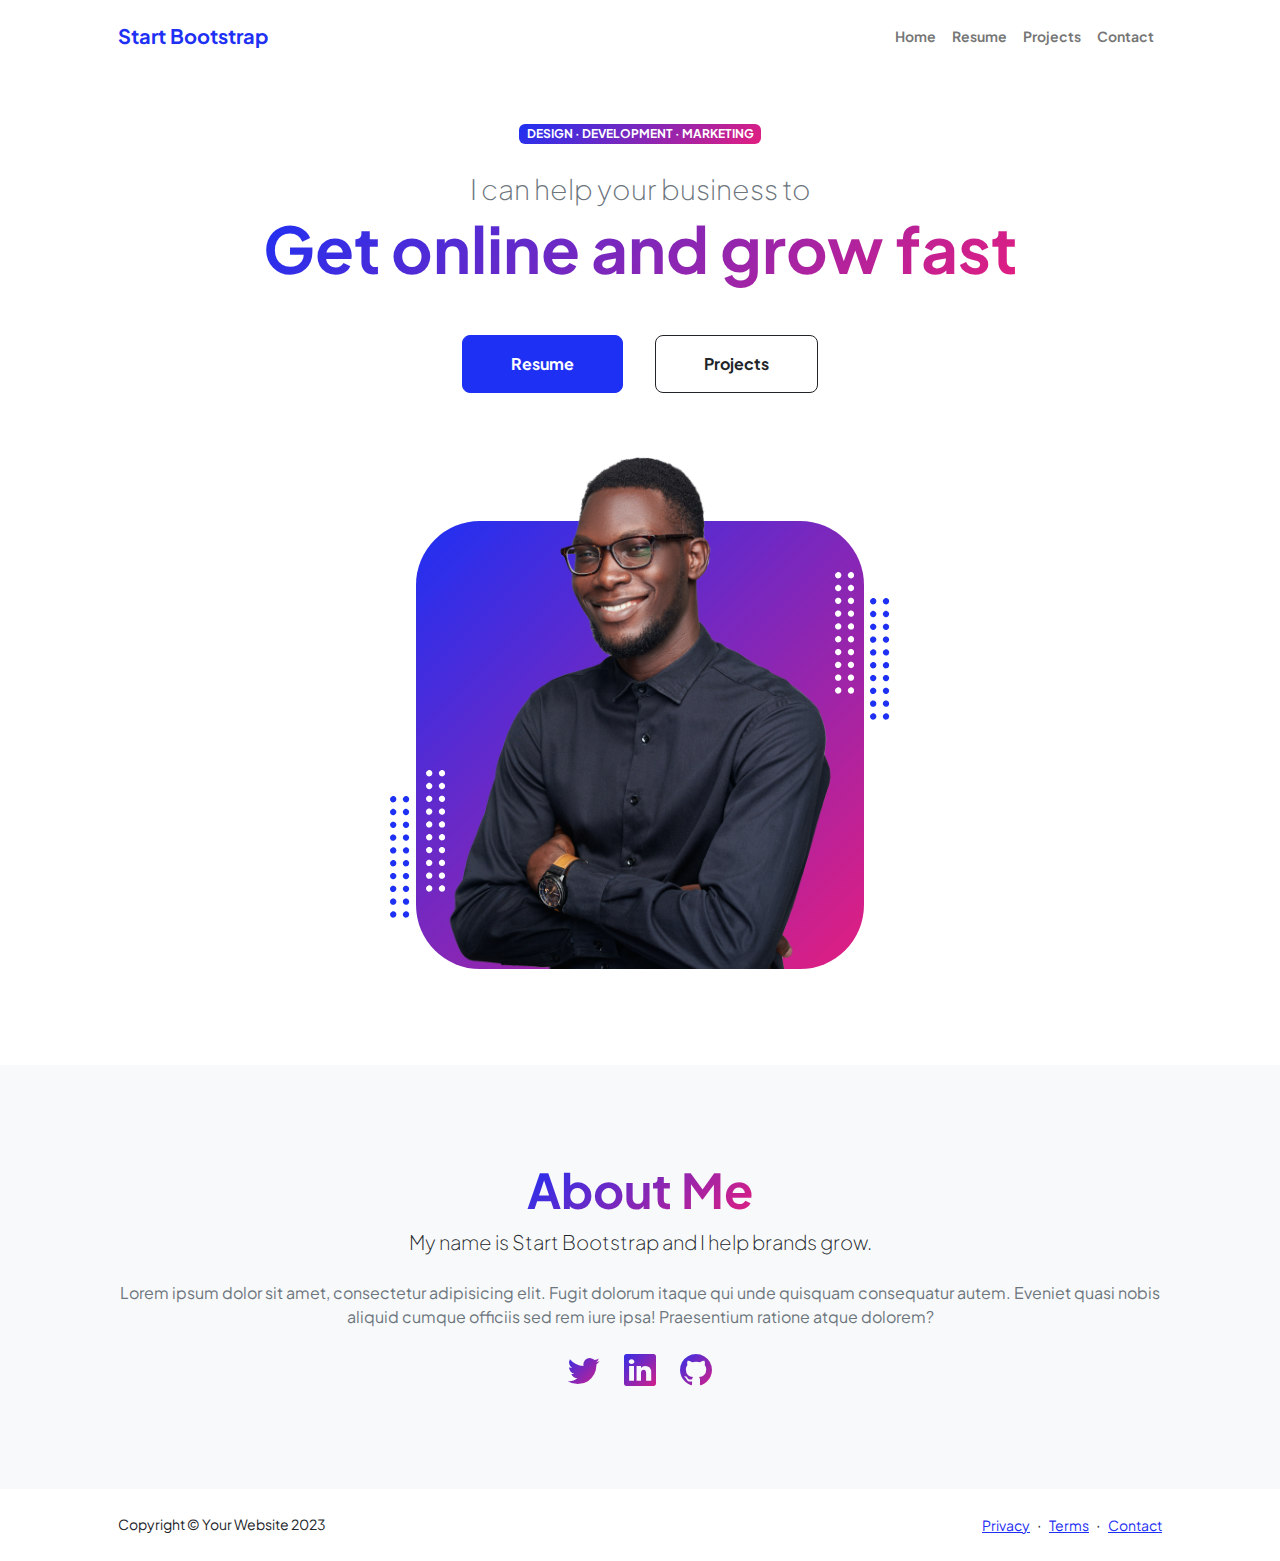
==== index.html @ dffd6a07 "Add files via upload" ====
<!DOCTYPE html>
<html lang="en">
    <head>
        <meta charset="utf-8" />
        <meta name="viewport" content="width=device-width, initial-scale=1, shrink-to-fit=no" />
        <meta name="description" content="" />
        <meta name="author" content="" />
        <title>Bradley's Portfolio</title>
        <!-- Favicon-->
        <link rel="icon" type="image/x-icon" href="assets/favicon.ico" />
        <!-- Custom Google font-->
        <link rel="preconnect" href="https://fonts.googleapis.com" />
        <link rel="preconnect" href="https://fonts.gstatic.com" crossorigin />
        <link href="https://fonts.googleapis.com/css2?family=Plus+Jakarta+Sans:wght@100;200;300;400;500;600;700;800;900&amp;display=swap" rel="stylesheet" />
        <!-- Bootstrap icons-->
        <link href="https://cdn.jsdelivr.net/npm/bootstrap-icons@1.8.1/font/bootstrap-icons.css" rel="stylesheet" />
        <!-- Core theme CSS (includes Bootstrap)-->
        <link href="css/styles.css" rel="stylesheet" />
    </head>
    <body class="d-flex flex-column h-100">
        <main class="flex-shrink-0">
            <!-- Navigation-->
            <nav class="navbar navbar-expand-lg navbar-light bg-white py-3">
                <div class="container px-5">
                    <a class="navbar-brand" href="index.html"><span class="fw-bolder text-primary">Start Bootstrap</span></a>
                    <button class="navbar-toggler" type="button" data-bs-toggle="collapse" data-bs-target="#navbarSupportedContent" aria-controls="navbarSupportedContent" aria-expanded="false" aria-label="Toggle navigation"><span class="navbar-toggler-icon"></span></button>
                    <div class="collapse navbar-collapse" id="navbarSupportedContent">
                        <ul class="navbar-nav ms-auto mb-2 mb-lg-0 small fw-bolder">
                            <li class="nav-item"><a class="nav-link" href="index.html">Home</a></li>
                            <li class="nav-item"><a class="nav-link" href="resume.html">Resume</a></li>
                            <li class="nav-item"><a class="nav-link" href="projects.html">Projects</a></li>
                            <li class="nav-item"><a class="nav-link" href="contact.html">Contact</a></li>
                        </ul>
                    </div>
                </div>
            </nav>
            <!-- Header-->
            <header class="py-5">
                <div class="container px-5 pb-5">
                    <div class="row gx-5 align-items-center">
                        <div class="col-xxl-5">
                            <!-- Header text content-->
                            <div class="text-center text-xxl-start">
                                <div class="badge bg-gradient-primary-to-secondary text-white mb-4"><div class="text-uppercase">Design &middot; Development &middot; Marketing</div></div>
                                <div class="fs-3 fw-light text-muted">I can help your business to</div>
                                <h1 class="display-3 fw-bolder mb-5"><span class="text-gradient d-inline">Get online and grow fast</span></h1>
                                <div class="d-grid gap-3 d-sm-flex justify-content-sm-center justify-content-xxl-start mb-3">
                                    <a class="btn btn-primary btn-lg px-5 py-3 me-sm-3 fs-6 fw-bolder" href="resume.html">Resume</a>
                                    <a class="btn btn-outline-dark btn-lg px-5 py-3 fs-6 fw-bolder" href="projects.html">Projects</a>
                                </div>
                            </div>
                        </div>
                        <div class="col-xxl-7">
                            <!-- Header profile picture-->
                            <div class="d-flex justify-content-center mt-5 mt-xxl-0">
                                <div class="profile bg-gradient-primary-to-secondary">
                                    <!-- TIP: For best results, use a photo with a transparent background like the demo example below-->
                                    <!-- Watch a tutorial on how to do this on YouTube (link)-->
                                    <img class="profile-img" src="assets/profile.png" alt="..." />
                                    <div class="dots-1">
                                        <!-- SVG Dots-->
                                        <svg version="1.1" xmlns="http://www.w3.org/2000/svg" xmlns:xlink="http://www.w3.org/1999/xlink" x="0px" y="0px" viewBox="0 0 191.6 1215.4" style="enable-background: new 0 0 191.6 1215.4" xml:space="preserve">
                                            <g transform="translate(0.000000,1280.000000) scale(0.100000,-0.100000)">
                                                <path d="M227.7,12788.6c-105-35-200-141-222-248c-43-206,163-412,369-369c155,32,275,190,260,339c-11,105-90,213-190,262        C383.7,12801.6,289.7,12808.6,227.7,12788.6z"></path>
                                                <path d="M1507.7,12788.6c-151-50-253-216-222-362c25-119,136-230,254-255c194-41,395,142,375,339c-11,105-90,213-190,262        C1663.7,12801.6,1569.7,12808.6,1507.7,12788.6z"></path>
                                                <path d="M227.7,11508.6c-105-35-200-141-222-248c-43-206,163-412,369-369c155,32,275,190,260,339c-11,105-90,213-190,262        C383.7,11521.6,289.7,11528.6,227.7,11508.6z"></path>
                                                <path d="M1507.7,11508.6c-151-50-253-216-222-362c25-119,136-230,254-255c194-41,395,142,375,339c-11,105-90,213-190,262        C1663.7,11521.6,1569.7,11528.6,1507.7,11508.6z"></path>
                                                <path d="M227.7,10228.6c-105-35-200-141-222-248c-43-206,163-412,369-369c155,32,275,190,260,339c-11,105-90,213-190,262        C383.7,10241.6,289.7,10248.6,227.7,10228.6z"></path>
                                                <path d="M1507.7,10228.6c-105-35-200-141-222-248c-43-206,163-412,369-369c155,32,275,190,260,339c-11,105-90,213-190,262        C1663.7,10241.6,1569.7,10248.6,1507.7,10228.6z"></path>
                                                <path d="M227.7,8948.6c-105-35-200-141-222-248c-43-206,163-412,369-369c155,32,275,190,260,339c-11,105-90,213-190,262        C383.7,8961.6,289.7,8968.6,227.7,8948.6z"></path>
                                                <path d="M1507.7,8948.6c-105-35-200-141-222-248c-43-206,163-412,369-369c155,32,275,190,260,339c-11,105-90,213-190,262        C1663.7,8961.6,1569.7,8968.6,1507.7,8948.6z"></path>
                                                <path d="M227.7,7668.6c-105-35-200-141-222-248c-43-206,163-412,369-369c155,32,275,190,260,339c-11,105-90,213-190,262        C383.7,7681.6,289.7,7688.6,227.7,7668.6z"></path>
                                                <path d="M1507.7,7668.6c-105-35-200-141-222-248c-43-206,163-412,369-369c155,32,275,190,260,339c-11,105-90,213-190,262        C1663.7,7681.6,1569.7,7688.6,1507.7,7668.6z"></path>
                                                <path d="M227.7,6388.6c-105-35-200-141-222-248c-43-206,163-412,369-369c155,32,275,190,260,339c-11,105-90,213-190,262        C383.7,6401.6,289.7,6408.6,227.7,6388.6z"></path>
                                                <path d="M1507.7,6388.6c-105-35-200-141-222-248c-43-206,163-412,369-369c155,32,275,190,260,339c-11,105-90,213-190,262        C1663.7,6401.6,1569.7,6408.6,1507.7,6388.6z"></path>
                                                <path d="M227.7,5108.6c-105-35-200-141-222-248c-43-206,163-412,369-369c155,32,275,190,260,339c-11,105-90,213-190,262        C383.7,5121.6,289.7,5128.6,227.7,5108.6z"></path>
                                                <path d="M1507.7,5108.6c-105-35-200-141-222-248c-43-206,163-412,369-369c155,32,275,190,260,339c-11,105-90,213-190,262        C1663.7,5121.6,1569.7,5128.6,1507.7,5108.6z"></path>
                                                <path d="M227.7,3828.6c-105-35-200-141-222-248c-43-206,163-412,369-369c155,32,275,190,260,339c-11,105-90,213-190,262        C383.7,3841.6,289.7,3848.6,227.7,3828.6z"></path>
                                                <path d="M1507.7,3828.6c-105-35-200-141-222-248c-43-206,163-412,369-369c155,32,275,190,260,339c-11,105-90,213-190,262        C1663.7,3841.6,1569.7,3848.6,1507.7,3828.6z"></path>
                                                <path d="M227.7,2548.6c-105-35-200-141-222-248c-43-206,163-412,369-369c155,32,275,190,260,339c-11,105-90,213-190,262        C383.7,2561.6,289.7,2568.6,227.7,2548.6z"></path>
                                                <path d="M1507.7,2548.6c-105-35-200-141-222-248c-43-206,163-412,369-369c155,32,275,190,260,339c-11,105-90,213-190,262        C1663.7,2561.6,1569.7,2568.6,1507.7,2548.6z"></path>
                                                <path d="M227.7,1268.6c-105-35-200-141-222-248c-43-206,163-412,369-369c155,32,275,190,260,339c-11,105-90,213-190,262        C383.7,1281.6,289.7,1288.6,227.7,1268.6z"></path>
                                                <path d="M1507.7,1268.6c-105-35-200-141-222-248c-43-206,163-412,369-369c155,32,275,190,260,339c-11,105-90,213-190,262        C1663.7,1281.6,1569.7,1288.6,1507.7,1268.6z"></path>
                                            </g>
                                        </svg>
                                        <!-- END of SVG dots-->
                                    </div>
                                    <div class="dots-2">
                                        <!-- SVG Dots-->
                                        <svg version="1.1" xmlns="http://www.w3.org/2000/svg" xmlns:xlink="http://www.w3.org/1999/xlink" x="0px" y="0px" viewBox="0 0 191.6 1215.4" style="enable-background: new 0 0 191.6 1215.4" xml:space="preserve">
                                            <g transform="translate(0.000000,1280.000000) scale(0.100000,-0.100000)">
                                                <path d="M227.7,12788.6c-105-35-200-141-222-248c-43-206,163-412,369-369c155,32,275,190,260,339c-11,105-90,213-190,262        C383.7,12801.6,289.7,12808.6,227.7,12788.6z"></path>
                                                <path d="M1507.7,12788.6c-151-50-253-216-222-362c25-119,136-230,254-255c194-41,395,142,375,339c-11,105-90,213-190,262        C1663.7,12801.6,1569.7,12808.6,1507.7,12788.6z"></path>
                                                <path d="M227.7,11508.6c-105-35-200-141-222-248c-43-206,163-412,369-369c155,32,275,190,260,339c-11,105-90,213-190,262        C383.7,11521.6,289.7,11528.6,227.7,11508.6z"></path>
                                                <path d="M1507.7,11508.6c-151-50-253-216-222-362c25-119,136-230,254-255c194-41,395,142,375,339c-11,105-90,213-190,262        C1663.7,11521.6,1569.7,11528.6,1507.7,11508.6z"></path>
                                                <path d="M227.7,10228.6c-105-35-200-141-222-248c-43-206,163-412,369-369c155,32,275,190,260,339c-11,105-90,213-190,262        C383.7,10241.6,289.7,10248.6,227.7,10228.6z"></path>
                                                <path d="M1507.7,10228.6c-105-35-200-141-222-248c-43-206,163-412,369-369c155,32,275,190,260,339c-11,105-90,213-190,262        C1663.7,10241.6,1569.7,10248.6,1507.7,10228.6z"></path>
                                                <path d="M227.7,8948.6c-105-35-200-141-222-248c-43-206,163-412,369-369c155,32,275,190,260,339c-11,105-90,213-190,262        C383.7,8961.6,289.7,8968.6,227.7,8948.6z"></path>
                                                <path d="M1507.7,8948.6c-105-35-200-141-222-248c-43-206,163-412,369-369c155,32,275,190,260,339c-11,105-90,213-190,262        C1663.7,8961.6,1569.7,8968.6,1507.7,8948.6z"></path>
                                                <path d="M227.7,7668.6c-105-35-200-141-222-248c-43-206,163-412,369-369c155,32,275,190,260,339c-11,105-90,213-190,262        C383.7,7681.6,289.7,7688.6,227.7,7668.6z"></path>
                                                <path d="M1507.7,7668.6c-105-35-200-141-222-248c-43-206,163-412,369-369c155,32,275,190,260,339c-11,105-90,213-190,262        C1663.7,7681.6,1569.7,7688.6,1507.7,7668.6z"></path>
                                                <path d="M227.7,6388.6c-105-35-200-141-222-248c-43-206,163-412,369-369c155,32,275,190,260,339c-11,105-90,213-190,262        C383.7,6401.6,289.7,6408.6,227.7,6388.6z"></path>
                                                <path d="M1507.7,6388.6c-105-35-200-141-222-248c-43-206,163-412,369-369c155,32,275,190,260,339c-11,105-90,213-190,262        C1663.7,6401.6,1569.7,6408.6,1507.7,6388.6z"></path>
                                                <path d="M227.7,5108.6c-105-35-200-141-222-248c-43-206,163-412,369-369c155,32,275,190,260,339c-11,105-90,213-190,262        C383.7,5121.6,289.7,5128.6,227.7,5108.6z"></path>
                                                <path d="M1507.7,5108.6c-105-35-200-141-222-248c-43-206,163-412,369-369c155,32,275,190,260,339c-11,105-90,213-190,262        C1663.7,5121.6,1569.7,5128.6,1507.7,5108.6z"></path>
                                                <path d="M227.7,3828.6c-105-35-200-141-222-248c-43-206,163-412,369-369c155,32,275,190,260,339c-11,105-90,213-190,262        C383.7,3841.6,289.7,3848.6,227.7,3828.6z"></path>
                                                <path d="M1507.7,3828.6c-105-35-200-141-222-248c-43-206,163-412,369-369c155,32,275,190,260,339c-11,105-90,213-190,262        C1663.7,3841.6,1569.7,3848.6,1507.7,3828.6z"></path>
                                                <path d="M227.7,2548.6c-105-35-200-141-222-248c-43-206,163-412,369-369c155,32,275,190,260,339c-11,105-90,213-190,262        C383.7,2561.6,289.7,2568.6,227.7,2548.6z"></path>
                                                <path d="M1507.7,2548.6c-105-35-200-141-222-248c-43-206,163-412,369-369c155,32,275,190,260,339c-11,105-90,213-190,262        C1663.7,2561.6,1569.7,2568.6,1507.7,2548.6z"></path>
                                                <path d="M227.7,1268.6c-105-35-200-141-222-248c-43-206,163-412,369-369c155,32,275,190,260,339c-11,105-90,213-190,262        C383.7,1281.6,289.7,1288.6,227.7,1268.6z"></path>
                                                <path d="M1507.7,1268.6c-105-35-200-141-222-248c-43-206,163-412,369-369c155,32,275,190,260,339c-11,105-90,213-190,262        C1663.7,1281.6,1569.7,1288.6,1507.7,1268.6z"></path>
                                            </g>
                                        </svg>
                                        <!-- END of SVG dots-->
                                    </div>
                                    <div class="dots-3">
                                        <!-- SVG Dots-->
                                        <svg version="1.1" xmlns="http://www.w3.org/2000/svg" xmlns:xlink="http://www.w3.org/1999/xlink" x="0px" y="0px" viewBox="0 0 191.6 1215.4" style="enable-background: new 0 0 191.6 1215.4" xml:space="preserve">
                                            <g transform="translate(0.000000,1280.000000) scale(0.100000,-0.100000)">
                                                <path d="M227.7,12788.6c-105-35-200-141-222-248c-43-206,163-412,369-369c155,32,275,190,260,339c-11,105-90,213-190,262        C383.7,12801.6,289.7,12808.6,227.7,12788.6z"></path>
                                                <path d="M1507.7,12788.6c-151-50-253-216-222-362c25-119,136-230,254-255c194-41,395,142,375,339c-11,105-90,213-190,262        C1663.7,12801.6,1569.7,12808.6,1507.7,12788.6z"></path>
                                                <path d="M227.7,11508.6c-105-35-200-141-222-248c-43-206,163-412,369-369c155,32,275,190,260,339c-11,105-90,213-190,262        C383.7,11521.6,289.7,11528.6,227.7,11508.6z"></path>
                                                <path d="M1507.7,11508.6c-151-50-253-216-222-362c25-119,136-230,254-255c194-41,395,142,375,339c-11,105-90,213-190,262        C1663.7,11521.6,1569.7,11528.6,1507.7,11508.6z"></path>
                                                <path d="M227.7,10228.6c-105-35-200-141-222-248c-43-206,163-412,369-369c155,32,275,190,260,339c-11,105-90,213-190,262        C383.7,10241.6,289.7,10248.6,227.7,10228.6z"></path>
                                                <path d="M1507.7,10228.6c-105-35-200-141-222-248c-43-206,163-412,369-369c155,32,275,190,260,339c-11,105-90,213-190,262        C1663.7,10241.6,1569.7,10248.6,1507.7,10228.6z"></path>
                                                <path d="M227.7,8948.6c-105-35-200-141-222-248c-43-206,163-412,369-369c155,32,275,190,260,339c-11,105-90,213-190,262        C383.7,8961.6,289.7,8968.6,227.7,8948.6z"></path>
                                                <path d="M1507.7,8948.6c-105-35-200-141-222-248c-43-206,163-412,369-369c155,32,275,190,260,339c-11,105-90,213-190,262        C1663.7,8961.6,1569.7,8968.6,1507.7,8948.6z"></path>
                                                <path d="M227.7,7668.6c-105-35-200-141-222-248c-43-206,163-412,369-369c155,32,275,190,260,339c-11,105-90,213-190,262        C383.7,7681.6,289.7,7688.6,227.7,7668.6z"></path>
                                                <path d="M1507.7,7668.6c-105-35-200-141-222-248c-43-206,163-412,369-369c155,32,275,190,260,339c-11,105-90,213-190,262        C1663.7,7681.6,1569.7,7688.6,1507.7,7668.6z"></path>
                                                <path d="M227.7,6388.6c-105-35-200-141-222-248c-43-206,163-412,369-369c155,32,275,190,260,339c-11,105-90,213-190,262        C383.7,6401.6,289.7,6408.6,227.7,6388.6z"></path>
                                                <path d="M1507.7,6388.6c-105-35-200-141-222-248c-43-206,163-412,369-369c155,32,275,190,260,339c-11,105-90,213-190,262        C1663.7,6401.6,1569.7,6408.6,1507.7,6388.6z"></path>
                                                <path d="M227.7,5108.6c-105-35-200-141-222-248c-43-206,163-412,369-369c155,32,275,190,260,339c-11,105-90,213-190,262        C383.7,5121.6,289.7,5128.6,227.7,5108.6z"></path>
                                                <path d="M1507.7,5108.6c-105-35-200-141-222-248c-43-206,163-412,369-369c155,32,275,190,260,339c-11,105-90,213-190,262        C1663.7,5121.6,1569.7,5128.6,1507.7,5108.6z"></path>
                                                <path d="M227.7,3828.6c-105-35-200-141-222-248c-43-206,163-412,369-369c155,32,275,190,260,339c-11,105-90,213-190,262        C383.7,3841.6,289.7,3848.6,227.7,3828.6z"></path>
                                                <path d="M1507.7,3828.6c-105-35-200-141-222-248c-43-206,163-412,369-369c155,32,275,190,260,339c-11,105-90,213-190,262        C1663.7,3841.6,1569.7,3848.6,1507.7,3828.6z"></path>
                                                <path d="M227.7,2548.6c-105-35-200-141-222-248c-43-206,163-412,369-369c155,32,275,190,260,339c-11,105-90,213-190,262        C383.7,2561.6,289.7,2568.6,227.7,2548.6z"></path>
                                                <path d="M1507.7,2548.6c-105-35-200-141-222-248c-43-206,163-412,369-369c155,32,275,190,260,339c-11,105-90,213-190,262        C1663.7,2561.6,1569.7,2568.6,1507.7,2548.6z"></path>
                                                <path d="M227.7,1268.6c-105-35-200-141-222-248c-43-206,163-412,369-369c155,32,275,190,260,339c-11,105-90,213-190,262        C383.7,1281.6,289.7,1288.6,227.7,1268.6z"></path>
                                                <path d="M1507.7,1268.6c-105-35-200-141-222-248c-43-206,163-412,369-369c155,32,275,190,260,339c-11,105-90,213-190,262        C1663.7,1281.6,1569.7,1288.6,1507.7,1268.6z"></path>
                                            </g>
                                        </svg>
                                        <!-- END of SVG dots-->
                                    </div>
                                    <div class="dots-4">
                                        <!-- SVG Dots-->
                                        <svg version="1.1" xmlns="http://www.w3.org/2000/svg" xmlns:xlink="http://www.w3.org/1999/xlink" x="0px" y="0px" viewBox="0 0 191.6 1215.4" style="enable-background: new 0 0 191.6 1215.4" xml:space="preserve">
                                            <g transform="translate(0.000000,1280.000000) scale(0.100000,-0.100000)">
                                                <path d="M227.7,12788.6c-105-35-200-141-222-248c-43-206,163-412,369-369c155,32,275,190,260,339c-11,105-90,213-190,262        C383.7,12801.6,289.7,12808.6,227.7,12788.6z"></path>
                                                <path d="M1507.7,12788.6c-151-50-253-216-222-362c25-119,136-230,254-255c194-41,395,142,375,339c-11,105-90,213-190,262        C1663.7,12801.6,1569.7,12808.6,1507.7,12788.6z"></path>
                                                <path d="M227.7,11508.6c-105-35-200-141-222-248c-43-206,163-412,369-369c155,32,275,190,260,339c-11,105-90,213-190,262        C383.7,11521.6,289.7,11528.6,227.7,11508.6z"></path>
                                                <path d="M1507.7,11508.6c-151-50-253-216-222-362c25-119,136-230,254-255c194-41,395,142,375,339c-11,105-90,213-190,262        C1663.7,11521.6,1569.7,11528.6,1507.7,11508.6z"></path>
                                                <path d="M227.7,10228.6c-105-35-200-141-222-248c-43-206,163-412,369-369c155,32,275,190,260,339c-11,105-90,213-190,262        C383.7,10241.6,289.7,10248.6,227.7,10228.6z"></path>
                                                <path d="M1507.7,10228.6c-105-35-200-141-222-248c-43-206,163-412,369-369c155,32,275,190,260,339c-11,105-90,213-190,262        C1663.7,10241.6,1569.7,10248.6,1507.7,10228.6z"></path>
                                                <path d="M227.7,8948.6c-105-35-200-141-222-248c-43-206,163-412,369-369c155,32,275,190,260,339c-11,105-90,213-190,262        C383.7,8961.6,289.7,8968.6,227.7,8948.6z"></path>
                                                <path d="M1507.7,8948.6c-105-35-200-141-222-248c-43-206,163-412,369-369c155,32,275,190,260,339c-11,105-90,213-190,262        C1663.7,8961.6,1569.7,8968.6,1507.7,8948.6z"></path>
                                                <path d="M227.7,7668.6c-105-35-200-141-222-248c-43-206,163-412,369-369c155,32,275,190,260,339c-11,105-90,213-190,262        C383.7,7681.6,289.7,7688.6,227.7,7668.6z"></path>
                                                <path d="M1507.7,7668.6c-105-35-200-141-222-248c-43-206,163-412,369-369c155,32,275,190,260,339c-11,105-90,213-190,262        C1663.7,7681.6,1569.7,7688.6,1507.7,7668.6z"></path>
                                                <path d="M227.7,6388.6c-105-35-200-141-222-248c-43-206,163-412,369-369c155,32,275,190,260,339c-11,105-90,213-190,262        C383.7,6401.6,289.7,6408.6,227.7,6388.6z"></path>
                                                <path d="M1507.7,6388.6c-105-35-200-141-222-248c-43-206,163-412,369-369c155,32,275,190,260,339c-11,105-90,213-190,262        C1663.7,6401.6,1569.7,6408.6,1507.7,6388.6z"></path>
                                                <path d="M227.7,5108.6c-105-35-200-141-222-248c-43-206,163-412,369-369c155,32,275,190,260,339c-11,105-90,213-190,262        C383.7,5121.6,289.7,5128.6,227.7,5108.6z"></path>
                                                <path d="M1507.7,5108.6c-105-35-200-141-222-248c-43-206,163-412,369-369c155,32,275,190,260,339c-11,105-90,213-190,262        C1663.7,5121.6,1569.7,5128.6,1507.7,5108.6z"></path>
                                                <path d="M227.7,3828.6c-105-35-200-141-222-248c-43-206,163-412,369-369c155,32,275,190,260,339c-11,105-90,213-190,262        C383.7,3841.6,289.7,3848.6,227.7,3828.6z"></path>
                                                <path d="M1507.7,3828.6c-105-35-200-141-222-248c-43-206,163-412,369-369c155,32,275,190,260,339c-11,105-90,213-190,262        C1663.7,3841.6,1569.7,3848.6,1507.7,3828.6z"></path>
                                                <path d="M227.7,2548.6c-105-35-200-141-222-248c-43-206,163-412,369-369c155,32,275,190,260,339c-11,105-90,213-190,262        C383.7,2561.6,289.7,2568.6,227.7,2548.6z"></path>
                                                <path d="M1507.7,2548.6c-105-35-200-141-222-248c-43-206,163-412,369-369c155,32,275,190,260,339c-11,105-90,213-190,262        C1663.7,2561.6,1569.7,2568.6,1507.7,2548.6z"></path>
                                                <path d="M227.7,1268.6c-105-35-200-141-222-248c-43-206,163-412,369-369c155,32,275,190,260,339c-11,105-90,213-190,262        C383.7,1281.6,289.7,1288.6,227.7,1268.6z"></path>
                                                <path d="M1507.7,1268.6c-105-35-200-141-222-248c-43-206,163-412,369-369c155,32,275,190,260,339c-11,105-90,213-190,262        C1663.7,1281.6,1569.7,1288.6,1507.7,1268.6z"></path>
                                            </g>
                                        </svg>
                                        <!-- END of SVG dots-->
                                    </div>
                                </div>
                            </div>
                        </div>
                    </div>
                </div>
            </header>
            <!-- About Section-->
            <section class="bg-light py-5">
                <div class="container px-5">
                    <div class="row gx-5 justify-content-center">
                        <div class="col-xxl-8">
                            <div class="text-center my-5">
                                <h2 class="display-5 fw-bolder"><span class="text-gradient d-inline">About Me</span></h2>
                                <p class="lead fw-light mb-4">My name is Start Bootstrap and I help brands grow.</p>
                                <p class="text-muted">Lorem ipsum dolor sit amet, consectetur adipisicing elit. Fugit dolorum itaque qui unde quisquam consequatur autem. Eveniet quasi nobis aliquid cumque officiis sed rem iure ipsa! Praesentium ratione atque dolorem?</p>
                                <div class="d-flex justify-content-center fs-2 gap-4">
                                    <a class="text-gradient" href="#!"><i class="bi bi-twitter"></i></a>
                                    <a class="text-gradient" href="#!"><i class="bi bi-linkedin"></i></a>
                                    <a class="text-gradient" href="#!"><i class="bi bi-github"></i></a>
                                </div>
                            </div>
                        </div>
                    </div>
                </div>
            </section>
        </main>
        <!-- Footer-->
        <footer class="bg-white py-4 mt-auto">
            <div class="container px-5">
                <div class="row align-items-center justify-content-between flex-column flex-sm-row">
                    <div class="col-auto"><div class="small m-0">Copyright &copy; Your Website 2023</div></div>
                    <div class="col-auto">
                        <a class="small" href="#!">Privacy</a>
                        <span class="mx-1">&middot;</span>
                        <a class="small" href="#!">Terms</a>
                        <span class="mx-1">&middot;</span>
                        <a class="small" href="#!">Contact</a>
                    </div>
                </div>
            </div>
        </footer>
        <!-- Bootstrap core JS-->
        <script src="https://cdn.jsdelivr.net/npm/bootstrap@5.2.3/dist/js/bootstrap.bundle.min.js"></script>
        <!-- Core theme JS-->
        <script src="js/scripts.js"></script>
    </body>
</html>
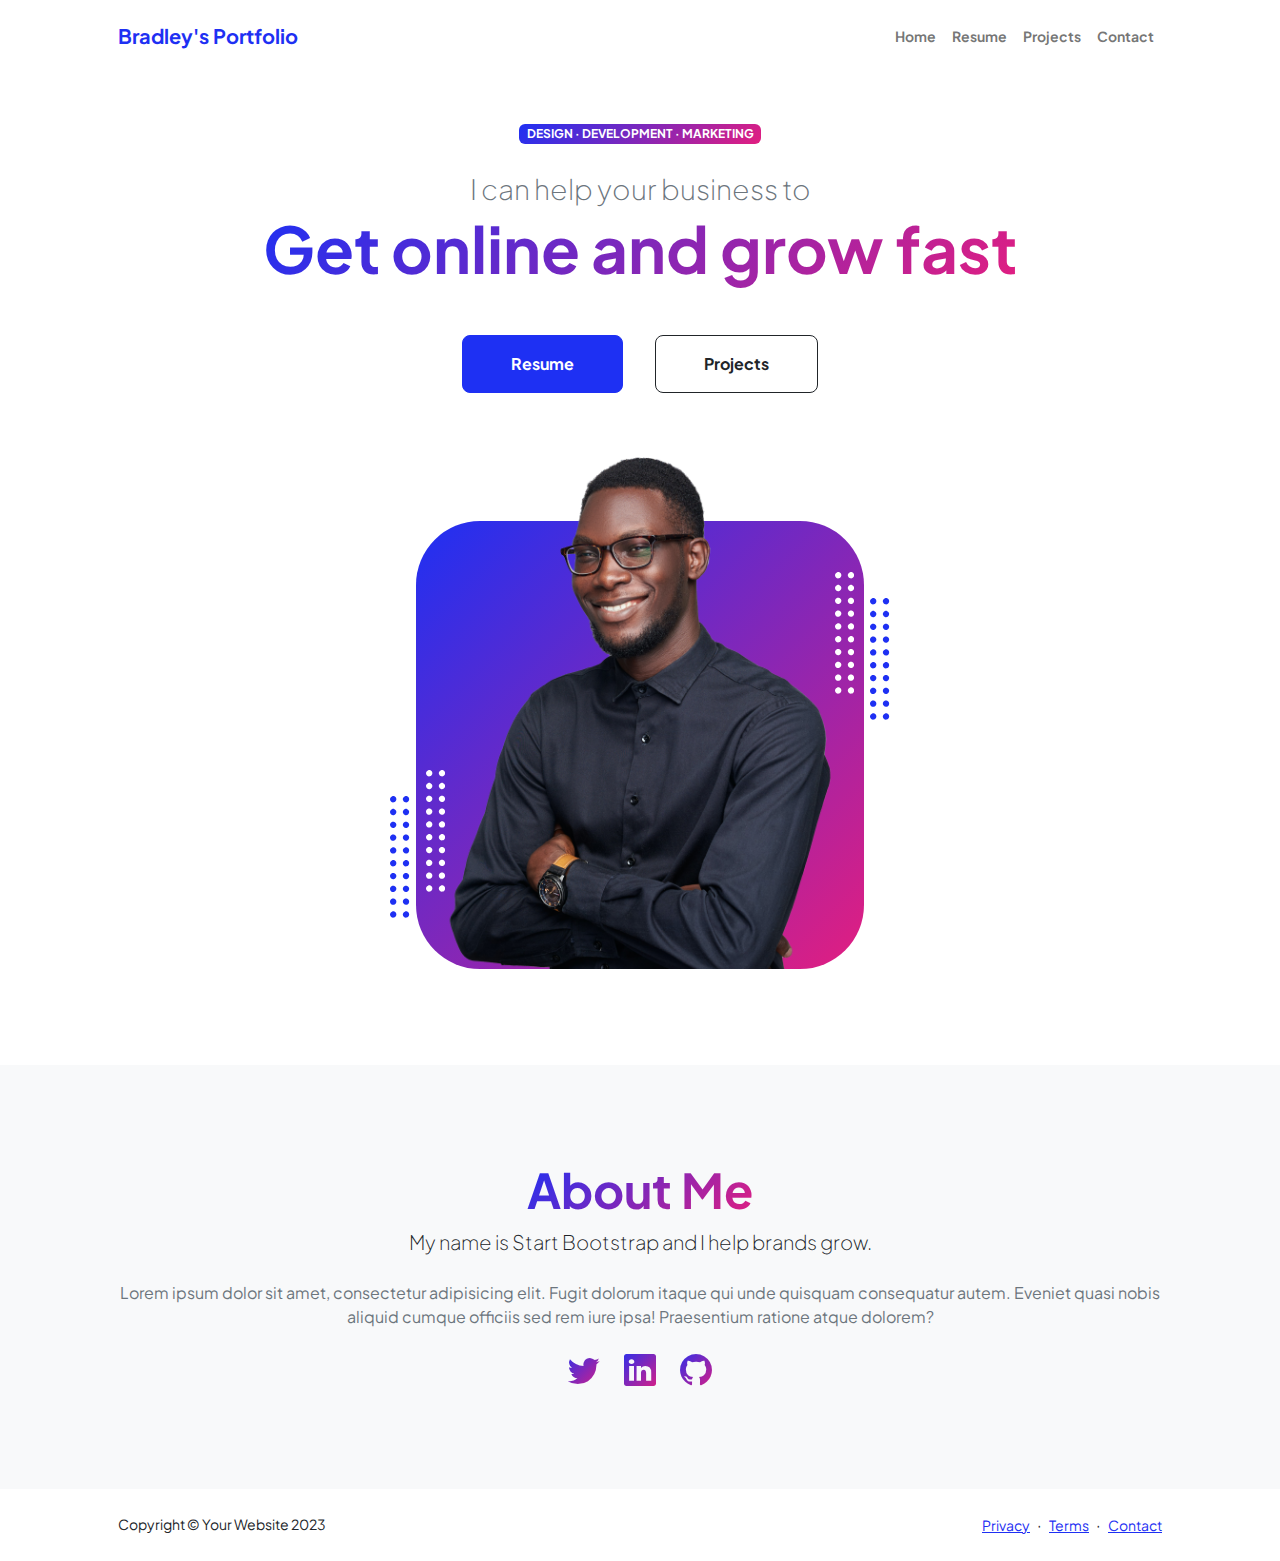
==== commit 4f685104: "First commit" ====
--- a/index.html
+++ b/index.html
@@ -1,218 +1,409 @@
 <!DOCTYPE html>
 <html lang="en">
-    <head>
-        <meta charset="utf-8" />
-        <meta name="viewport" content="width=device-width, initial-scale=1, shrink-to-fit=no" />
-        <meta name="description" content="" />
-        <meta name="author" content="" />
-        <title>Bradley's Portfolio</title>
-        <!-- Favicon-->
-        <link rel="icon" type="image/x-icon" href="assets/favicon.ico" />
-        <!-- Custom Google font-->
-        <link rel="preconnect" href="https://fonts.googleapis.com" />
-        <link rel="preconnect" href="https://fonts.gstatic.com" crossorigin />
-        <link href="https://fonts.googleapis.com/css2?family=Plus+Jakarta+Sans:wght@100;200;300;400;500;600;700;800;900&amp;display=swap" rel="stylesheet" />
-        <!-- Bootstrap icons-->
-        <link href="https://cdn.jsdelivr.net/npm/bootstrap-icons@1.8.1/font/bootstrap-icons.css" rel="stylesheet" />
-        <!-- Core theme CSS (includes Bootstrap)-->
-        <link href="css/styles.css" rel="stylesheet" />
-    </head>
-    <body class="d-flex flex-column h-100">
-        <main class="flex-shrink-0">
-            <!-- Navigation-->
-            <nav class="navbar navbar-expand-lg navbar-light bg-white py-3">
-                <div class="container px-5">
-                    <a class="navbar-brand" href="index.html"><span class="fw-bolder text-primary">Start Bootstrap</span></a>
-                    <button class="navbar-toggler" type="button" data-bs-toggle="collapse" data-bs-target="#navbarSupportedContent" aria-controls="navbarSupportedContent" aria-expanded="false" aria-label="Toggle navigation"><span class="navbar-toggler-icon"></span></button>
-                    <div class="collapse navbar-collapse" id="navbarSupportedContent">
-                        <ul class="navbar-nav ms-auto mb-2 mb-lg-0 small fw-bolder">
-                            <li class="nav-item"><a class="nav-link" href="index.html">Home</a></li>
-                            <li class="nav-item"><a class="nav-link" href="resume.html">Resume</a></li>
-                            <li class="nav-item"><a class="nav-link" href="projects.html">Projects</a></li>
-                            <li class="nav-item"><a class="nav-link" href="contact.html">Contact</a></li>
-                        </ul>
-                    </div>
+
+<head>
+    <meta charset="utf-8" />
+    <meta name="viewport" content="width=device-width, initial-scale=1, shrink-to-fit=no" />
+    <meta name="description" content="" />
+    <meta name="author" content="" />
+    <title>Bradley's Portfolio</title>
+    <!-- Favicon-->
+    <link rel="icon" type="image/x-icon" href="assets/favicon.ico" />
+    <!-- Custom Google font-->
+    <link rel="preconnect" href="https://fonts.googleapis.com" />
+    <link rel="preconnect" href="https://fonts.gstatic.com" crossorigin />
+    <link
+        href="https://fonts.googleapis.com/css2?family=Plus+Jakarta+Sans:wght@100;200;300;400;500;600;700;800;900&amp;display=swap"
+        rel="stylesheet" />
+    <!-- Bootstrap icons-->
+    <link href="https://cdn.jsdelivr.net/npm/bootstrap-icons@1.8.1/font/bootstrap-icons.css" rel="stylesheet" />
+    <!-- Core theme CSS (includes Bootstrap)-->
+    <link href="css/styles.css" rel="stylesheet" />
+</head>
+
+<body class="d-flex flex-column h-100">
+    <main class="flex-shrink-0">
+        <!-- Navigation-->
+        <nav class="navbar navbar-expand-lg navbar-light bg-white py-3">
+            <div class="container px-5">
+                <a class="navbar-brand" href="index.html"><span class="fw-bolder text-primary">Bradley's
+                        Portfolio</span></a>
+                <button class="navbar-toggler" type="button" data-bs-toggle="collapse"
+                    data-bs-target="#navbarSupportedContent" aria-controls="navbarSupportedContent"
+                    aria-expanded="false" aria-label="Toggle navigation"><span
+                        class="navbar-toggler-icon"></span></button>
+                <div class="collapse navbar-collapse" id="navbarSupportedContent">
+                    <ul class="navbar-nav ms-auto mb-2 mb-lg-0 small fw-bolder">
+                        <li class="nav-item"><a class="nav-link" href="index.html">Home</a></li>
+                        <li class="nav-item"><a class="nav-link" href="resume.html">Resume</a></li>
+                        <li class="nav-item"><a class="nav-link" href="projects.html">Projects</a></li>
+                        <li class="nav-item"><a class="nav-link" href="contact.html">Contact</a></li>
+                    </ul>
                 </div>
-            </nav>
-            <!-- Header-->
-            <header class="py-5">
-                <div class="container px-5 pb-5">
-                    <div class="row gx-5 align-items-center">
-                        <div class="col-xxl-5">
-                            <!-- Header text content-->
-                            <div class="text-center text-xxl-start">
-                                <div class="badge bg-gradient-primary-to-secondary text-white mb-4"><div class="text-uppercase">Design &middot; Development &middot; Marketing</div></div>
-                                <div class="fs-3 fw-light text-muted">I can help your business to</div>
-                                <h1 class="display-3 fw-bolder mb-5"><span class="text-gradient d-inline">Get online and grow fast</span></h1>
-                                <div class="d-grid gap-3 d-sm-flex justify-content-sm-center justify-content-xxl-start mb-3">
-                                    <a class="btn btn-primary btn-lg px-5 py-3 me-sm-3 fs-6 fw-bolder" href="resume.html">Resume</a>
-                                    <a class="btn btn-outline-dark btn-lg px-5 py-3 fs-6 fw-bolder" href="projects.html">Projects</a>
-                                </div>
+            </div>
+        </nav>
+        <!-- Header-->
+        <header class="py-5">
+            <div class="container px-5 pb-5">
+                <div class="row gx-5 align-items-center">
+                    <div class="col-xxl-5">
+                        <!-- Header text content-->
+                        <div class="text-center text-xxl-start">
+                            <div class="badge bg-gradient-primary-to-secondary text-white mb-4">
+                                <div class="text-uppercase">Design &middot; Development &middot; Marketing</div>
+                            </div>
+                            <div class="fs-3 fw-light text-muted">I can help your business to</div>
+                            <h1 class="display-3 fw-bolder mb-5"><span class="text-gradient d-inline">Get online and
+                                    grow fast</span></h1>
+                            <div
+                                class="d-grid gap-3 d-sm-flex justify-content-sm-center justify-content-xxl-start mb-3">
+                                <a class="btn btn-primary btn-lg px-5 py-3 me-sm-3 fs-6 fw-bolder"
+                                    href="resume.html">Resume</a>
+                                <a class="btn btn-outline-dark btn-lg px-5 py-3 fs-6 fw-bolder"
+                                    href="projects.html">Projects</a>
                             </div>
                         </div>
-                        <div class="col-xxl-7">
-                            <!-- Header profile picture-->
-                            <div class="d-flex justify-content-center mt-5 mt-xxl-0">
-                                <div class="profile bg-gradient-primary-to-secondary">
-                                    <!-- TIP: For best results, use a photo with a transparent background like the demo example below-->
-                                    <!-- Watch a tutorial on how to do this on YouTube (link)-->
-                                    <img class="profile-img" src="assets/profile.png" alt="..." />
-                                    <div class="dots-1">
-                                        <!-- SVG Dots-->
-                                        <svg version="1.1" xmlns="http://www.w3.org/2000/svg" xmlns:xlink="http://www.w3.org/1999/xlink" x="0px" y="0px" viewBox="0 0 191.6 1215.4" style="enable-background: new 0 0 191.6 1215.4" xml:space="preserve">
-                                            <g transform="translate(0.000000,1280.000000) scale(0.100000,-0.100000)">
-                                                <path d="M227.7,12788.6c-105-35-200-141-222-248c-43-206,163-412,369-369c155,32,275,190,260,339c-11,105-90,213-190,262        C383.7,12801.6,289.7,12808.6,227.7,12788.6z"></path>
-                                                <path d="M1507.7,12788.6c-151-50-253-216-222-362c25-119,136-230,254-255c194-41,395,142,375,339c-11,105-90,213-190,262        C1663.7,12801.6,1569.7,12808.6,1507.7,12788.6z"></path>
-                                                <path d="M227.7,11508.6c-105-35-200-141-222-248c-43-206,163-412,369-369c155,32,275,190,260,339c-11,105-90,213-190,262        C383.7,11521.6,289.7,11528.6,227.7,11508.6z"></path>
-                                                <path d="M1507.7,11508.6c-151-50-253-216-222-362c25-119,136-230,254-255c194-41,395,142,375,339c-11,105-90,213-190,262        C1663.7,11521.6,1569.7,11528.6,1507.7,11508.6z"></path>
-                                                <path d="M227.7,10228.6c-105-35-200-141-222-248c-43-206,163-412,369-369c155,32,275,190,260,339c-11,105-90,213-190,262        C383.7,10241.6,289.7,10248.6,227.7,10228.6z"></path>
-                                                <path d="M1507.7,10228.6c-105-35-200-141-222-248c-43-206,163-412,369-369c155,32,275,190,260,339c-11,105-90,213-190,262        C1663.7,10241.6,1569.7,10248.6,1507.7,10228.6z"></path>
-                                                <path d="M227.7,8948.6c-105-35-200-141-222-248c-43-206,163-412,369-369c155,32,275,190,260,339c-11,105-90,213-190,262        C383.7,8961.6,289.7,8968.6,227.7,8948.6z"></path>
-                                                <path d="M1507.7,8948.6c-105-35-200-141-222-248c-43-206,163-412,369-369c155,32,275,190,260,339c-11,105-90,213-190,262        C1663.7,8961.6,1569.7,8968.6,1507.7,8948.6z"></path>
-                                                <path d="M227.7,7668.6c-105-35-200-141-222-248c-43-206,163-412,369-369c155,32,275,190,260,339c-11,105-90,213-190,262        C383.7,7681.6,289.7,7688.6,227.7,7668.6z"></path>
-                                                <path d="M1507.7,7668.6c-105-35-200-141-222-248c-43-206,163-412,369-369c155,32,275,190,260,339c-11,105-90,213-190,262        C1663.7,7681.6,1569.7,7688.6,1507.7,7668.6z"></path>
-                                                <path d="M227.7,6388.6c-105-35-200-141-222-248c-43-206,163-412,369-369c155,32,275,190,260,339c-11,105-90,213-190,262        C383.7,6401.6,289.7,6408.6,227.7,6388.6z"></path>
-                                                <path d="M1507.7,6388.6c-105-35-200-141-222-248c-43-206,163-412,369-369c155,32,275,190,260,339c-11,105-90,213-190,262        C1663.7,6401.6,1569.7,6408.6,1507.7,6388.6z"></path>
-                                                <path d="M227.7,5108.6c-105-35-200-141-222-248c-43-206,163-412,369-369c155,32,275,190,260,339c-11,105-90,213-190,262        C383.7,5121.6,289.7,5128.6,227.7,5108.6z"></path>
-                                                <path d="M1507.7,5108.6c-105-35-200-141-222-248c-43-206,163-412,369-369c155,32,275,190,260,339c-11,105-90,213-190,262        C1663.7,5121.6,1569.7,5128.6,1507.7,5108.6z"></path>
-                                                <path d="M227.7,3828.6c-105-35-200-141-222-248c-43-206,163-412,369-369c155,32,275,190,260,339c-11,105-90,213-190,262        C383.7,3841.6,289.7,3848.6,227.7,3828.6z"></path>
-                                                <path d="M1507.7,3828.6c-105-35-200-141-222-248c-43-206,163-412,369-369c155,32,275,190,260,339c-11,105-90,213-190,262        C1663.7,3841.6,1569.7,3848.6,1507.7,3828.6z"></path>
-                                                <path d="M227.7,2548.6c-105-35-200-141-222-248c-43-206,163-412,369-369c155,32,275,190,260,339c-11,105-90,213-190,262        C383.7,2561.6,289.7,2568.6,227.7,2548.6z"></path>
-                                                <path d="M1507.7,2548.6c-105-35-200-141-222-248c-43-206,163-412,369-369c155,32,275,190,260,339c-11,105-90,213-190,262        C1663.7,2561.6,1569.7,2568.6,1507.7,2548.6z"></path>
-                                                <path d="M227.7,1268.6c-105-35-200-141-222-248c-43-206,163-412,369-369c155,32,275,190,260,339c-11,105-90,213-190,262        C383.7,1281.6,289.7,1288.6,227.7,1268.6z"></path>
-                                                <path d="M1507.7,1268.6c-105-35-200-141-222-248c-43-206,163-412,369-369c155,32,275,190,260,339c-11,105-90,213-190,262        C1663.7,1281.6,1569.7,1288.6,1507.7,1268.6z"></path>
-                                            </g>
-                                        </svg>
-                                        <!-- END of SVG dots-->
-                                    </div>
-                                    <div class="dots-2">
-                                        <!-- SVG Dots-->
-                                        <svg version="1.1" xmlns="http://www.w3.org/2000/svg" xmlns:xlink="http://www.w3.org/1999/xlink" x="0px" y="0px" viewBox="0 0 191.6 1215.4" style="enable-background: new 0 0 191.6 1215.4" xml:space="preserve">
-                                            <g transform="translate(0.000000,1280.000000) scale(0.100000,-0.100000)">
-                                                <path d="M227.7,12788.6c-105-35-200-141-222-248c-43-206,163-412,369-369c155,32,275,190,260,339c-11,105-90,213-190,262        C383.7,12801.6,289.7,12808.6,227.7,12788.6z"></path>
-                                                <path d="M1507.7,12788.6c-151-50-253-216-222-362c25-119,136-230,254-255c194-41,395,142,375,339c-11,105-90,213-190,262        C1663.7,12801.6,1569.7,12808.6,1507.7,12788.6z"></path>
-                                                <path d="M227.7,11508.6c-105-35-200-141-222-248c-43-206,163-412,369-369c155,32,275,190,260,339c-11,105-90,213-190,262        C383.7,11521.6,289.7,11528.6,227.7,11508.6z"></path>
-                                                <path d="M1507.7,11508.6c-151-50-253-216-222-362c25-119,136-230,254-255c194-41,395,142,375,339c-11,105-90,213-190,262        C1663.7,11521.6,1569.7,11528.6,1507.7,11508.6z"></path>
-                                                <path d="M227.7,10228.6c-105-35-200-141-222-248c-43-206,163-412,369-369c155,32,275,190,260,339c-11,105-90,213-190,262        C383.7,10241.6,289.7,10248.6,227.7,10228.6z"></path>
-                                                <path d="M1507.7,10228.6c-105-35-200-141-222-248c-43-206,163-412,369-369c155,32,275,190,260,339c-11,105-90,213-190,262        C1663.7,10241.6,1569.7,10248.6,1507.7,10228.6z"></path>
-                                                <path d="M227.7,8948.6c-105-35-200-141-222-248c-43-206,163-412,369-369c155,32,275,190,260,339c-11,105-90,213-190,262        C383.7,8961.6,289.7,8968.6,227.7,8948.6z"></path>
-                                                <path d="M1507.7,8948.6c-105-35-200-141-222-248c-43-206,163-412,369-369c155,32,275,190,260,339c-11,105-90,213-190,262        C1663.7,8961.6,1569.7,8968.6,1507.7,8948.6z"></path>
-                                                <path d="M227.7,7668.6c-105-35-200-141-222-248c-43-206,163-412,369-369c155,32,275,190,260,339c-11,105-90,213-190,262        C383.7,7681.6,289.7,7688.6,227.7,7668.6z"></path>
-                                                <path d="M1507.7,7668.6c-105-35-200-141-222-248c-43-206,163-412,369-369c155,32,275,190,260,339c-11,105-90,213-190,262        C1663.7,7681.6,1569.7,7688.6,1507.7,7668.6z"></path>
-                                                <path d="M227.7,6388.6c-105-35-200-141-222-248c-43-206,163-412,369-369c155,32,275,190,260,339c-11,105-90,213-190,262        C383.7,6401.6,289.7,6408.6,227.7,6388.6z"></path>
-                                                <path d="M1507.7,6388.6c-105-35-200-141-222-248c-43-206,163-412,369-369c155,32,275,190,260,339c-11,105-90,213-190,262        C1663.7,6401.6,1569.7,6408.6,1507.7,6388.6z"></path>
-                                                <path d="M227.7,5108.6c-105-35-200-141-222-248c-43-206,163-412,369-369c155,32,275,190,260,339c-11,105-90,213-190,262        C383.7,5121.6,289.7,5128.6,227.7,5108.6z"></path>
-                                                <path d="M1507.7,5108.6c-105-35-200-141-222-248c-43-206,163-412,369-369c155,32,275,190,260,339c-11,105-90,213-190,262        C1663.7,5121.6,1569.7,5128.6,1507.7,5108.6z"></path>
-                                                <path d="M227.7,3828.6c-105-35-200-141-222-248c-43-206,163-412,369-369c155,32,275,190,260,339c-11,105-90,213-190,262        C383.7,3841.6,289.7,3848.6,227.7,3828.6z"></path>
-                                                <path d="M1507.7,3828.6c-105-35-200-141-222-248c-43-206,163-412,369-369c155,32,275,190,260,339c-11,105-90,213-190,262        C1663.7,3841.6,1569.7,3848.6,1507.7,3828.6z"></path>
-                                                <path d="M227.7,2548.6c-105-35-200-141-222-248c-43-206,163-412,369-369c155,32,275,190,260,339c-11,105-90,213-190,262        C383.7,2561.6,289.7,2568.6,227.7,2548.6z"></path>
-                                                <path d="M1507.7,2548.6c-105-35-200-141-222-248c-43-206,163-412,369-369c155,32,275,190,260,339c-11,105-90,213-190,262        C1663.7,2561.6,1569.7,2568.6,1507.7,2548.6z"></path>
-                                                <path d="M227.7,1268.6c-105-35-200-141-222-248c-43-206,163-412,369-369c155,32,275,190,260,339c-11,105-90,213-190,262        C383.7,1281.6,289.7,1288.6,227.7,1268.6z"></path>
-                                                <path d="M1507.7,1268.6c-105-35-200-141-222-248c-43-206,163-412,369-369c155,32,275,190,260,339c-11,105-90,213-190,262        C1663.7,1281.6,1569.7,1288.6,1507.7,1268.6z"></path>
-                                            </g>
-                                        </svg>
-                                        <!-- END of SVG dots-->
-                                    </div>
-                                    <div class="dots-3">
-                                        <!-- SVG Dots-->
-                                        <svg version="1.1" xmlns="http://www.w3.org/2000/svg" xmlns:xlink="http://www.w3.org/1999/xlink" x="0px" y="0px" viewBox="0 0 191.6 1215.4" style="enable-background: new 0 0 191.6 1215.4" xml:space="preserve">
-                                            <g transform="translate(0.000000,1280.000000) scale(0.100000,-0.100000)">
-                                                <path d="M227.7,12788.6c-105-35-200-141-222-248c-43-206,163-412,369-369c155,32,275,190,260,339c-11,105-90,213-190,262        C383.7,12801.6,289.7,12808.6,227.7,12788.6z"></path>
-                                                <path d="M1507.7,12788.6c-151-50-253-216-222-362c25-119,136-230,254-255c194-41,395,142,375,339c-11,105-90,213-190,262        C1663.7,12801.6,1569.7,12808.6,1507.7,12788.6z"></path>
-                                                <path d="M227.7,11508.6c-105-35-200-141-222-248c-43-206,163-412,369-369c155,32,275,190,260,339c-11,105-90,213-190,262        C383.7,11521.6,289.7,11528.6,227.7,11508.6z"></path>
-                                                <path d="M1507.7,11508.6c-151-50-253-216-222-362c25-119,136-230,254-255c194-41,395,142,375,339c-11,105-90,213-190,262        C1663.7,11521.6,1569.7,11528.6,1507.7,11508.6z"></path>
-                                                <path d="M227.7,10228.6c-105-35-200-141-222-248c-43-206,163-412,369-369c155,32,275,190,260,339c-11,105-90,213-190,262        C383.7,10241.6,289.7,10248.6,227.7,10228.6z"></path>
-                                                <path d="M1507.7,10228.6c-105-35-200-141-222-248c-43-206,163-412,369-369c155,32,275,190,260,339c-11,105-90,213-190,262        C1663.7,10241.6,1569.7,10248.6,1507.7,10228.6z"></path>
-                                                <path d="M227.7,8948.6c-105-35-200-141-222-248c-43-206,163-412,369-369c155,32,275,190,260,339c-11,105-90,213-190,262        C383.7,8961.6,289.7,8968.6,227.7,8948.6z"></path>
-                                                <path d="M1507.7,8948.6c-105-35-200-141-222-248c-43-206,163-412,369-369c155,32,275,190,260,339c-11,105-90,213-190,262        C1663.7,8961.6,1569.7,8968.6,1507.7,8948.6z"></path>
-                                                <path d="M227.7,7668.6c-105-35-200-141-222-248c-43-206,163-412,369-369c155,32,275,190,260,339c-11,105-90,213-190,262        C383.7,7681.6,289.7,7688.6,227.7,7668.6z"></path>
-                                                <path d="M1507.7,7668.6c-105-35-200-141-222-248c-43-206,163-412,369-369c155,32,275,190,260,339c-11,105-90,213-190,262        C1663.7,7681.6,1569.7,7688.6,1507.7,7668.6z"></path>
-                                                <path d="M227.7,6388.6c-105-35-200-141-222-248c-43-206,163-412,369-369c155,32,275,190,260,339c-11,105-90,213-190,262        C383.7,6401.6,289.7,6408.6,227.7,6388.6z"></path>
-                                                <path d="M1507.7,6388.6c-105-35-200-141-222-248c-43-206,163-412,369-369c155,32,275,190,260,339c-11,105-90,213-190,262        C1663.7,6401.6,1569.7,6408.6,1507.7,6388.6z"></path>
-                                                <path d="M227.7,5108.6c-105-35-200-141-222-248c-43-206,163-412,369-369c155,32,275,190,260,339c-11,105-90,213-190,262        C383.7,5121.6,289.7,5128.6,227.7,5108.6z"></path>
-                                                <path d="M1507.7,5108.6c-105-35-200-141-222-248c-43-206,163-412,369-369c155,32,275,190,260,339c-11,105-90,213-190,262        C1663.7,5121.6,1569.7,5128.6,1507.7,5108.6z"></path>
-                                                <path d="M227.7,3828.6c-105-35-200-141-222-248c-43-206,163-412,369-369c155,32,275,190,260,339c-11,105-90,213-190,262        C383.7,3841.6,289.7,3848.6,227.7,3828.6z"></path>
-                                                <path d="M1507.7,3828.6c-105-35-200-141-222-248c-43-206,163-412,369-369c155,32,275,190,260,339c-11,105-90,213-190,262        C1663.7,3841.6,1569.7,3848.6,1507.7,3828.6z"></path>
-                                                <path d="M227.7,2548.6c-105-35-200-141-222-248c-43-206,163-412,369-369c155,32,275,190,260,339c-11,105-90,213-190,262        C383.7,2561.6,289.7,2568.6,227.7,2548.6z"></path>
-                                                <path d="M1507.7,2548.6c-105-35-200-141-222-248c-43-206,163-412,369-369c155,32,275,190,260,339c-11,105-90,213-190,262        C1663.7,2561.6,1569.7,2568.6,1507.7,2548.6z"></path>
-                                                <path d="M227.7,1268.6c-105-35-200-141-222-248c-43-206,163-412,369-369c155,32,275,190,260,339c-11,105-90,213-190,262        C383.7,1281.6,289.7,1288.6,227.7,1268.6z"></path>
-                                                <path d="M1507.7,1268.6c-105-35-200-141-222-248c-43-206,163-412,369-369c155,32,275,190,260,339c-11,105-90,213-190,262        C1663.7,1281.6,1569.7,1288.6,1507.7,1268.6z"></path>
-                                            </g>
-                                        </svg>
-                                        <!-- END of SVG dots-->
-                                    </div>
-                                    <div class="dots-4">
-                                        <!-- SVG Dots-->
-                                        <svg version="1.1" xmlns="http://www.w3.org/2000/svg" xmlns:xlink="http://www.w3.org/1999/xlink" x="0px" y="0px" viewBox="0 0 191.6 1215.4" style="enable-background: new 0 0 191.6 1215.4" xml:space="preserve">
-                                            <g transform="translate(0.000000,1280.000000) scale(0.100000,-0.100000)">
-                                                <path d="M227.7,12788.6c-105-35-200-141-222-248c-43-206,163-412,369-369c155,32,275,190,260,339c-11,105-90,213-190,262        C383.7,12801.6,289.7,12808.6,227.7,12788.6z"></path>
-                                                <path d="M1507.7,12788.6c-151-50-253-216-222-362c25-119,136-230,254-255c194-41,395,142,375,339c-11,105-90,213-190,262        C1663.7,12801.6,1569.7,12808.6,1507.7,12788.6z"></path>
-                                                <path d="M227.7,11508.6c-105-35-200-141-222-248c-43-206,163-412,369-369c155,32,275,190,260,339c-11,105-90,213-190,262        C383.7,11521.6,289.7,11528.6,227.7,11508.6z"></path>
-                                                <path d="M1507.7,11508.6c-151-50-253-216-222-362c25-119,136-230,254-255c194-41,395,142,375,339c-11,105-90,213-190,262        C1663.7,11521.6,1569.7,11528.6,1507.7,11508.6z"></path>
-                                                <path d="M227.7,10228.6c-105-35-200-141-222-248c-43-206,163-412,369-369c155,32,275,190,260,339c-11,105-90,213-190,262        C383.7,10241.6,289.7,10248.6,227.7,10228.6z"></path>
-                                                <path d="M1507.7,10228.6c-105-35-200-141-222-248c-43-206,163-412,369-369c155,32,275,190,260,339c-11,105-90,213-190,262        C1663.7,10241.6,1569.7,10248.6,1507.7,10228.6z"></path>
-                                                <path d="M227.7,8948.6c-105-35-200-141-222-248c-43-206,163-412,369-369c155,32,275,190,260,339c-11,105-90,213-190,262        C383.7,8961.6,289.7,8968.6,227.7,8948.6z"></path>
-                                                <path d="M1507.7,8948.6c-105-35-200-141-222-248c-43-206,163-412,369-369c155,32,275,190,260,339c-11,105-90,213-190,262        C1663.7,8961.6,1569.7,8968.6,1507.7,8948.6z"></path>
-                                                <path d="M227.7,7668.6c-105-35-200-141-222-248c-43-206,163-412,369-369c155,32,275,190,260,339c-11,105-90,213-190,262        C383.7,7681.6,289.7,7688.6,227.7,7668.6z"></path>
-                                                <path d="M1507.7,7668.6c-105-35-200-141-222-248c-43-206,163-412,369-369c155,32,275,190,260,339c-11,105-90,213-190,262        C1663.7,7681.6,1569.7,7688.6,1507.7,7668.6z"></path>
-                                                <path d="M227.7,6388.6c-105-35-200-141-222-248c-43-206,163-412,369-369c155,32,275,190,260,339c-11,105-90,213-190,262        C383.7,6401.6,289.7,6408.6,227.7,6388.6z"></path>
-                                                <path d="M1507.7,6388.6c-105-35-200-141-222-248c-43-206,163-412,369-369c155,32,275,190,260,339c-11,105-90,213-190,262        C1663.7,6401.6,1569.7,6408.6,1507.7,6388.6z"></path>
-                                                <path d="M227.7,5108.6c-105-35-200-141-222-248c-43-206,163-412,369-369c155,32,275,190,260,339c-11,105-90,213-190,262        C383.7,5121.6,289.7,5128.6,227.7,5108.6z"></path>
-                                                <path d="M1507.7,5108.6c-105-35-200-141-222-248c-43-206,163-412,369-369c155,32,275,190,260,339c-11,105-90,213-190,262        C1663.7,5121.6,1569.7,5128.6,1507.7,5108.6z"></path>
-                                                <path d="M227.7,3828.6c-105-35-200-141-222-248c-43-206,163-412,369-369c155,32,275,190,260,339c-11,105-90,213-190,262        C383.7,3841.6,289.7,3848.6,227.7,3828.6z"></path>
-                                                <path d="M1507.7,3828.6c-105-35-200-141-222-248c-43-206,163-412,369-369c155,32,275,190,260,339c-11,105-90,213-190,262        C1663.7,3841.6,1569.7,3848.6,1507.7,3828.6z"></path>
-                                                <path d="M227.7,2548.6c-105-35-200-141-222-248c-43-206,163-412,369-369c155,32,275,190,260,339c-11,105-90,213-190,262        C383.7,2561.6,289.7,2568.6,227.7,2548.6z"></path>
-                                                <path d="M1507.7,2548.6c-105-35-200-141-222-248c-43-206,163-412,369-369c155,32,275,190,260,339c-11,105-90,213-190,262        C1663.7,2561.6,1569.7,2568.6,1507.7,2548.6z"></path>
-                                                <path d="M227.7,1268.6c-105-35-200-141-222-248c-43-206,163-412,369-369c155,32,275,190,260,339c-11,105-90,213-190,262        C383.7,1281.6,289.7,1288.6,227.7,1268.6z"></path>
-                                                <path d="M1507.7,1268.6c-105-35-200-141-222-248c-43-206,163-412,369-369c155,32,275,190,260,339c-11,105-90,213-190,262        C1663.7,1281.6,1569.7,1288.6,1507.7,1268.6z"></path>
-                                            </g>
-                                        </svg>
-                                        <!-- END of SVG dots-->
-                                    </div>
+                    </div>
+                    <div class="col-xxl-7">
+                        <!-- Header profile picture-->
+                        <div class="d-flex justify-content-center mt-5 mt-xxl-0">
+                            <div class="profile bg-gradient-primary-to-secondary">
+                                <!-- TIP: For best results, use a photo with a transparent background like the demo example below-->
+                                <!-- Watch a tutorial on how to do this on YouTube (link)-->
+                                <img class="profile-img" src="assets/profile.png" alt="..." />
+                                <div class="dots-1">
+                                    <!-- SVG Dots-->
+                                    <svg version="1.1" xmlns="http://www.w3.org/2000/svg"
+                                        xmlns:xlink="http://www.w3.org/1999/xlink" x="0px" y="0px"
+                                        viewBox="0 0 191.6 1215.4" style="enable-background: new 0 0 191.6 1215.4"
+                                        xml:space="preserve">
+                                        <g transform="translate(0.000000,1280.000000) scale(0.100000,-0.100000)">
+                                            <path
+                                                d="M227.7,12788.6c-105-35-200-141-222-248c-43-206,163-412,369-369c155,32,275,190,260,339c-11,105-90,213-190,262        C383.7,12801.6,289.7,12808.6,227.7,12788.6z">
+                                            </path>
+                                            <path
+                                                d="M1507.7,12788.6c-151-50-253-216-222-362c25-119,136-230,254-255c194-41,395,142,375,339c-11,105-90,213-190,262        C1663.7,12801.6,1569.7,12808.6,1507.7,12788.6z">
+                                            </path>
+                                            <path
+                                                d="M227.7,11508.6c-105-35-200-141-222-248c-43-206,163-412,369-369c155,32,275,190,260,339c-11,105-90,213-190,262        C383.7,11521.6,289.7,11528.6,227.7,11508.6z">
+                                            </path>
+                                            <path
+                                                d="M1507.7,11508.6c-151-50-253-216-222-362c25-119,136-230,254-255c194-41,395,142,375,339c-11,105-90,213-190,262        C1663.7,11521.6,1569.7,11528.6,1507.7,11508.6z">
+                                            </path>
+                                            <path
+                                                d="M227.7,10228.6c-105-35-200-141-222-248c-43-206,163-412,369-369c155,32,275,190,260,339c-11,105-90,213-190,262        C383.7,10241.6,289.7,10248.6,227.7,10228.6z">
+                                            </path>
+                                            <path
+                                                d="M1507.7,10228.6c-105-35-200-141-222-248c-43-206,163-412,369-369c155,32,275,190,260,339c-11,105-90,213-190,262        C1663.7,10241.6,1569.7,10248.6,1507.7,10228.6z">
+                                            </path>
+                                            <path
+                                                d="M227.7,8948.6c-105-35-200-141-222-248c-43-206,163-412,369-369c155,32,275,190,260,339c-11,105-90,213-190,262        C383.7,8961.6,289.7,8968.6,227.7,8948.6z">
+                                            </path>
+                                            <path
+                                                d="M1507.7,8948.6c-105-35-200-141-222-248c-43-206,163-412,369-369c155,32,275,190,260,339c-11,105-90,213-190,262        C1663.7,8961.6,1569.7,8968.6,1507.7,8948.6z">
+                                            </path>
+                                            <path
+                                                d="M227.7,7668.6c-105-35-200-141-222-248c-43-206,163-412,369-369c155,32,275,190,260,339c-11,105-90,213-190,262        C383.7,7681.6,289.7,7688.6,227.7,7668.6z">
+                                            </path>
+                                            <path
+                                                d="M1507.7,7668.6c-105-35-200-141-222-248c-43-206,163-412,369-369c155,32,275,190,260,339c-11,105-90,213-190,262        C1663.7,7681.6,1569.7,7688.6,1507.7,7668.6z">
+                                            </path>
+                                            <path
+                                                d="M227.7,6388.6c-105-35-200-141-222-248c-43-206,163-412,369-369c155,32,275,190,260,339c-11,105-90,213-190,262        C383.7,6401.6,289.7,6408.6,227.7,6388.6z">
+                                            </path>
+                                            <path
+                                                d="M1507.7,6388.6c-105-35-200-141-222-248c-43-206,163-412,369-369c155,32,275,190,260,339c-11,105-90,213-190,262        C1663.7,6401.6,1569.7,6408.6,1507.7,6388.6z">
+                                            </path>
+                                            <path
+                                                d="M227.7,5108.6c-105-35-200-141-222-248c-43-206,163-412,369-369c155,32,275,190,260,339c-11,105-90,213-190,262        C383.7,5121.6,289.7,5128.6,227.7,5108.6z">
+                                            </path>
+                                            <path
+                                                d="M1507.7,5108.6c-105-35-200-141-222-248c-43-206,163-412,369-369c155,32,275,190,260,339c-11,105-90,213-190,262        C1663.7,5121.6,1569.7,5128.6,1507.7,5108.6z">
+                                            </path>
+                                            <path
+                                                d="M227.7,3828.6c-105-35-200-141-222-248c-43-206,163-412,369-369c155,32,275,190,260,339c-11,105-90,213-190,262        C383.7,3841.6,289.7,3848.6,227.7,3828.6z">
+                                            </path>
+                                            <path
+                                                d="M1507.7,3828.6c-105-35-200-141-222-248c-43-206,163-412,369-369c155,32,275,190,260,339c-11,105-90,213-190,262        C1663.7,3841.6,1569.7,3848.6,1507.7,3828.6z">
+                                            </path>
+                                            <path
+                                                d="M227.7,2548.6c-105-35-200-141-222-248c-43-206,163-412,369-369c155,32,275,190,260,339c-11,105-90,213-190,262        C383.7,2561.6,289.7,2568.6,227.7,2548.6z">
+                                            </path>
+                                            <path
+                                                d="M1507.7,2548.6c-105-35-200-141-222-248c-43-206,163-412,369-369c155,32,275,190,260,339c-11,105-90,213-190,262        C1663.7,2561.6,1569.7,2568.6,1507.7,2548.6z">
+                                            </path>
+                                            <path
+                                                d="M227.7,1268.6c-105-35-200-141-222-248c-43-206,163-412,369-369c155,32,275,190,260,339c-11,105-90,213-190,262        C383.7,1281.6,289.7,1288.6,227.7,1268.6z">
+                                            </path>
+                                            <path
+                                                d="M1507.7,1268.6c-105-35-200-141-222-248c-43-206,163-412,369-369c155,32,275,190,260,339c-11,105-90,213-190,262        C1663.7,1281.6,1569.7,1288.6,1507.7,1268.6z">
+                                            </path>
+                                        </g>
+                                    </svg>
+                                    <!-- END of SVG dots-->
+                                </div>
+                                <div class="dots-2">
+                                    <!-- SVG Dots-->
+                                    <svg version="1.1" xmlns="http://www.w3.org/2000/svg"
+                                        xmlns:xlink="http://www.w3.org/1999/xlink" x="0px" y="0px"
+                                        viewBox="0 0 191.6 1215.4" style="enable-background: new 0 0 191.6 1215.4"
+                                        xml:space="preserve">
+                                        <g transform="translate(0.000000,1280.000000) scale(0.100000,-0.100000)">
+                                            <path
+                                                d="M227.7,12788.6c-105-35-200-141-222-248c-43-206,163-412,369-369c155,32,275,190,260,339c-11,105-90,213-190,262        C383.7,12801.6,289.7,12808.6,227.7,12788.6z">
+                                            </path>
+                                            <path
+                                                d="M1507.7,12788.6c-151-50-253-216-222-362c25-119,136-230,254-255c194-41,395,142,375,339c-11,105-90,213-190,262        C1663.7,12801.6,1569.7,12808.6,1507.7,12788.6z">
+                                            </path>
+                                            <path
+                                                d="M227.7,11508.6c-105-35-200-141-222-248c-43-206,163-412,369-369c155,32,275,190,260,339c-11,105-90,213-190,262        C383.7,11521.6,289.7,11528.6,227.7,11508.6z">
+                                            </path>
+                                            <path
+                                                d="M1507.7,11508.6c-151-50-253-216-222-362c25-119,136-230,254-255c194-41,395,142,375,339c-11,105-90,213-190,262        C1663.7,11521.6,1569.7,11528.6,1507.7,11508.6z">
+                                            </path>
+                                            <path
+                                                d="M227.7,10228.6c-105-35-200-141-222-248c-43-206,163-412,369-369c155,32,275,190,260,339c-11,105-90,213-190,262        C383.7,10241.6,289.7,10248.6,227.7,10228.6z">
+                                            </path>
+                                            <path
+                                                d="M1507.7,10228.6c-105-35-200-141-222-248c-43-206,163-412,369-369c155,32,275,190,260,339c-11,105-90,213-190,262        C1663.7,10241.6,1569.7,10248.6,1507.7,10228.6z">
+                                            </path>
+                                            <path
+                                                d="M227.7,8948.6c-105-35-200-141-222-248c-43-206,163-412,369-369c155,32,275,190,260,339c-11,105-90,213-190,262        C383.7,8961.6,289.7,8968.6,227.7,8948.6z">
+                                            </path>
+                                            <path
+                                                d="M1507.7,8948.6c-105-35-200-141-222-248c-43-206,163-412,369-369c155,32,275,190,260,339c-11,105-90,213-190,262        C1663.7,8961.6,1569.7,8968.6,1507.7,8948.6z">
+                                            </path>
+                                            <path
+                                                d="M227.7,7668.6c-105-35-200-141-222-248c-43-206,163-412,369-369c155,32,275,190,260,339c-11,105-90,213-190,262        C383.7,7681.6,289.7,7688.6,227.7,7668.6z">
+                                            </path>
+                                            <path
+                                                d="M1507.7,7668.6c-105-35-200-141-222-248c-43-206,163-412,369-369c155,32,275,190,260,339c-11,105-90,213-190,262        C1663.7,7681.6,1569.7,7688.6,1507.7,7668.6z">
+                                            </path>
+                                            <path
+                                                d="M227.7,6388.6c-105-35-200-141-222-248c-43-206,163-412,369-369c155,32,275,190,260,339c-11,105-90,213-190,262        C383.7,6401.6,289.7,6408.6,227.7,6388.6z">
+                                            </path>
+                                            <path
+                                                d="M1507.7,6388.6c-105-35-200-141-222-248c-43-206,163-412,369-369c155,32,275,190,260,339c-11,105-90,213-190,262        C1663.7,6401.6,1569.7,6408.6,1507.7,6388.6z">
+                                            </path>
+                                            <path
+                                                d="M227.7,5108.6c-105-35-200-141-222-248c-43-206,163-412,369-369c155,32,275,190,260,339c-11,105-90,213-190,262        C383.7,5121.6,289.7,5128.6,227.7,5108.6z">
+                                            </path>
+                                            <path
+                                                d="M1507.7,5108.6c-105-35-200-141-222-248c-43-206,163-412,369-369c155,32,275,190,260,339c-11,105-90,213-190,262        C1663.7,5121.6,1569.7,5128.6,1507.7,5108.6z">
+                                            </path>
+                                            <path
+                                                d="M227.7,3828.6c-105-35-200-141-222-248c-43-206,163-412,369-369c155,32,275,190,260,339c-11,105-90,213-190,262        C383.7,3841.6,289.7,3848.6,227.7,3828.6z">
+                                            </path>
+                                            <path
+                                                d="M1507.7,3828.6c-105-35-200-141-222-248c-43-206,163-412,369-369c155,32,275,190,260,339c-11,105-90,213-190,262        C1663.7,3841.6,1569.7,3848.6,1507.7,3828.6z">
+                                            </path>
+                                            <path
+                                                d="M227.7,2548.6c-105-35-200-141-222-248c-43-206,163-412,369-369c155,32,275,190,260,339c-11,105-90,213-190,262        C383.7,2561.6,289.7,2568.6,227.7,2548.6z">
+                                            </path>
+                                            <path
+                                                d="M1507.7,2548.6c-105-35-200-141-222-248c-43-206,163-412,369-369c155,32,275,190,260,339c-11,105-90,213-190,262        C1663.7,2561.6,1569.7,2568.6,1507.7,2548.6z">
+                                            </path>
+                                            <path
+                                                d="M227.7,1268.6c-105-35-200-141-222-248c-43-206,163-412,369-369c155,32,275,190,260,339c-11,105-90,213-190,262        C383.7,1281.6,289.7,1288.6,227.7,1268.6z">
+                                            </path>
+                                            <path
+                                                d="M1507.7,1268.6c-105-35-200-141-222-248c-43-206,163-412,369-369c155,32,275,190,260,339c-11,105-90,213-190,262        C1663.7,1281.6,1569.7,1288.6,1507.7,1268.6z">
+                                            </path>
+                                        </g>
+                                    </svg>
+                                    <!-- END of SVG dots-->
+                                </div>
+                                <div class="dots-3">
+                                    <!-- SVG Dots-->
+                                    <svg version="1.1" xmlns="http://www.w3.org/2000/svg"
+                                        xmlns:xlink="http://www.w3.org/1999/xlink" x="0px" y="0px"
+                                        viewBox="0 0 191.6 1215.4" style="enable-background: new 0 0 191.6 1215.4"
+                                        xml:space="preserve">
+                                        <g transform="translate(0.000000,1280.000000) scale(0.100000,-0.100000)">
+                                            <path
+                                                d="M227.7,12788.6c-105-35-200-141-222-248c-43-206,163-412,369-369c155,32,275,190,260,339c-11,105-90,213-190,262        C383.7,12801.6,289.7,12808.6,227.7,12788.6z">
+                                            </path>
+                                            <path
+                                                d="M1507.7,12788.6c-151-50-253-216-222-362c25-119,136-230,254-255c194-41,395,142,375,339c-11,105-90,213-190,262        C1663.7,12801.6,1569.7,12808.6,1507.7,12788.6z">
+                                            </path>
+                                            <path
+                                                d="M227.7,11508.6c-105-35-200-141-222-248c-43-206,163-412,369-369c155,32,275,190,260,339c-11,105-90,213-190,262        C383.7,11521.6,289.7,11528.6,227.7,11508.6z">
+                                            </path>
+                                            <path
+                                                d="M1507.7,11508.6c-151-50-253-216-222-362c25-119,136-230,254-255c194-41,395,142,375,339c-11,105-90,213-190,262        C1663.7,11521.6,1569.7,11528.6,1507.7,11508.6z">
+                                            </path>
+                                            <path
+                                                d="M227.7,10228.6c-105-35-200-141-222-248c-43-206,163-412,369-369c155,32,275,190,260,339c-11,105-90,213-190,262        C383.7,10241.6,289.7,10248.6,227.7,10228.6z">
+                                            </path>
+                                            <path
+                                                d="M1507.7,10228.6c-105-35-200-141-222-248c-43-206,163-412,369-369c155,32,275,190,260,339c-11,105-90,213-190,262        C1663.7,10241.6,1569.7,10248.6,1507.7,10228.6z">
+                                            </path>
+                                            <path
+                                                d="M227.7,8948.6c-105-35-200-141-222-248c-43-206,163-412,369-369c155,32,275,190,260,339c-11,105-90,213-190,262        C383.7,8961.6,289.7,8968.6,227.7,8948.6z">
+                                            </path>
+                                            <path
+                                                d="M1507.7,8948.6c-105-35-200-141-222-248c-43-206,163-412,369-369c155,32,275,190,260,339c-11,105-90,213-190,262        C1663.7,8961.6,1569.7,8968.6,1507.7,8948.6z">
+                                            </path>
+                                            <path
+                                                d="M227.7,7668.6c-105-35-200-141-222-248c-43-206,163-412,369-369c155,32,275,190,260,339c-11,105-90,213-190,262        C383.7,7681.6,289.7,7688.6,227.7,7668.6z">
+                                            </path>
+                                            <path
+                                                d="M1507.7,7668.6c-105-35-200-141-222-248c-43-206,163-412,369-369c155,32,275,190,260,339c-11,105-90,213-190,262        C1663.7,7681.6,1569.7,7688.6,1507.7,7668.6z">
+                                            </path>
+                                            <path
+                                                d="M227.7,6388.6c-105-35-200-141-222-248c-43-206,163-412,369-369c155,32,275,190,260,339c-11,105-90,213-190,262        C383.7,6401.6,289.7,6408.6,227.7,6388.6z">
+                                            </path>
+                                            <path
+                                                d="M1507.7,6388.6c-105-35-200-141-222-248c-43-206,163-412,369-369c155,32,275,190,260,339c-11,105-90,213-190,262        C1663.7,6401.6,1569.7,6408.6,1507.7,6388.6z">
+                                            </path>
+                                            <path
+                                                d="M227.7,5108.6c-105-35-200-141-222-248c-43-206,163-412,369-369c155,32,275,190,260,339c-11,105-90,213-190,262        C383.7,5121.6,289.7,5128.6,227.7,5108.6z">
+                                            </path>
+                                            <path
+                                                d="M1507.7,5108.6c-105-35-200-141-222-248c-43-206,163-412,369-369c155,32,275,190,260,339c-11,105-90,213-190,262        C1663.7,5121.6,1569.7,5128.6,1507.7,5108.6z">
+                                            </path>
+                                            <path
+                                                d="M227.7,3828.6c-105-35-200-141-222-248c-43-206,163-412,369-369c155,32,275,190,260,339c-11,105-90,213-190,262        C383.7,3841.6,289.7,3848.6,227.7,3828.6z">
+                                            </path>
+                                            <path
+                                                d="M1507.7,3828.6c-105-35-200-141-222-248c-43-206,163-412,369-369c155,32,275,190,260,339c-11,105-90,213-190,262        C1663.7,3841.6,1569.7,3848.6,1507.7,3828.6z">
+                                            </path>
+                                            <path
+                                                d="M227.7,2548.6c-105-35-200-141-222-248c-43-206,163-412,369-369c155,32,275,190,260,339c-11,105-90,213-190,262        C383.7,2561.6,289.7,2568.6,227.7,2548.6z">
+                                            </path>
+                                            <path
+                                                d="M1507.7,2548.6c-105-35-200-141-222-248c-43-206,163-412,369-369c155,32,275,190,260,339c-11,105-90,213-190,262        C1663.7,2561.6,1569.7,2568.6,1507.7,2548.6z">
+                                            </path>
+                                            <path
+                                                d="M227.7,1268.6c-105-35-200-141-222-248c-43-206,163-412,369-369c155,32,275,190,260,339c-11,105-90,213-190,262        C383.7,1281.6,289.7,1288.6,227.7,1268.6z">
+                                            </path>
+                                            <path
+                                                d="M1507.7,1268.6c-105-35-200-141-222-248c-43-206,163-412,369-369c155,32,275,190,260,339c-11,105-90,213-190,262        C1663.7,1281.6,1569.7,1288.6,1507.7,1268.6z">
+                                            </path>
+                                        </g>
+                                    </svg>
+                                    <!-- END of SVG dots-->
+                                </div>
+                                <div class="dots-4">
+                                    <!-- SVG Dots-->
+                                    <svg version="1.1" xmlns="http://www.w3.org/2000/svg"
+                                        xmlns:xlink="http://www.w3.org/1999/xlink" x="0px" y="0px"
+                                        viewBox="0 0 191.6 1215.4" style="enable-background: new 0 0 191.6 1215.4"
+                                        xml:space="preserve">
+                                        <g transform="translate(0.000000,1280.000000) scale(0.100000,-0.100000)">
+                                            <path
+                                                d="M227.7,12788.6c-105-35-200-141-222-248c-43-206,163-412,369-369c155,32,275,190,260,339c-11,105-90,213-190,262        C383.7,12801.6,289.7,12808.6,227.7,12788.6z">
+                                            </path>
+                                            <path
+                                                d="M1507.7,12788.6c-151-50-253-216-222-362c25-119,136-230,254-255c194-41,395,142,375,339c-11,105-90,213-190,262        C1663.7,12801.6,1569.7,12808.6,1507.7,12788.6z">
+                                            </path>
+                                            <path
+                                                d="M227.7,11508.6c-105-35-200-141-222-248c-43-206,163-412,369-369c155,32,275,190,260,339c-11,105-90,213-190,262        C383.7,11521.6,289.7,11528.6,227.7,11508.6z">
+                                            </path>
+                                            <path
+                                                d="M1507.7,11508.6c-151-50-253-216-222-362c25-119,136-230,254-255c194-41,395,142,375,339c-11,105-90,213-190,262        C1663.7,11521.6,1569.7,11528.6,1507.7,11508.6z">
+                                            </path>
+                                            <path
+                                                d="M227.7,10228.6c-105-35-200-141-222-248c-43-206,163-412,369-369c155,32,275,190,260,339c-11,105-90,213-190,262        C383.7,10241.6,289.7,10248.6,227.7,10228.6z">
+                                            </path>
+                                            <path
+                                                d="M1507.7,10228.6c-105-35-200-141-222-248c-43-206,163-412,369-369c155,32,275,190,260,339c-11,105-90,213-190,262        C1663.7,10241.6,1569.7,10248.6,1507.7,10228.6z">
+                                            </path>
+                                            <path
+                                                d="M227.7,8948.6c-105-35-200-141-222-248c-43-206,163-412,369-369c155,32,275,190,260,339c-11,105-90,213-190,262        C383.7,8961.6,289.7,8968.6,227.7,8948.6z">
+                                            </path>
+                                            <path
+                                                d="M1507.7,8948.6c-105-35-200-141-222-248c-43-206,163-412,369-369c155,32,275,190,260,339c-11,105-90,213-190,262        C1663.7,8961.6,1569.7,8968.6,1507.7,8948.6z">
+                                            </path>
+                                            <path
+                                                d="M227.7,7668.6c-105-35-200-141-222-248c-43-206,163-412,369-369c155,32,275,190,260,339c-11,105-90,213-190,262        C383.7,7681.6,289.7,7688.6,227.7,7668.6z">
+                                            </path>
+                                            <path
+                                                d="M1507.7,7668.6c-105-35-200-141-222-248c-43-206,163-412,369-369c155,32,275,190,260,339c-11,105-90,213-190,262        C1663.7,7681.6,1569.7,7688.6,1507.7,7668.6z">
+                                            </path>
+                                            <path
+                                                d="M227.7,6388.6c-105-35-200-141-222-248c-43-206,163-412,369-369c155,32,275,190,260,339c-11,105-90,213-190,262        C383.7,6401.6,289.7,6408.6,227.7,6388.6z">
+                                            </path>
+                                            <path
+                                                d="M1507.7,6388.6c-105-35-200-141-222-248c-43-206,163-412,369-369c155,32,275,190,260,339c-11,105-90,213-190,262        C1663.7,6401.6,1569.7,6408.6,1507.7,6388.6z">
+                                            </path>
+                                            <path
+                                                d="M227.7,5108.6c-105-35-200-141-222-248c-43-206,163-412,369-369c155,32,275,190,260,339c-11,105-90,213-190,262        C383.7,5121.6,289.7,5128.6,227.7,5108.6z">
+                                            </path>
+                                            <path
+                                                d="M1507.7,5108.6c-105-35-200-141-222-248c-43-206,163-412,369-369c155,32,275,190,260,339c-11,105-90,213-190,262        C1663.7,5121.6,1569.7,5128.6,1507.7,5108.6z">
+                                            </path>
+                                            <path
+                                                d="M227.7,3828.6c-105-35-200-141-222-248c-43-206,163-412,369-369c155,32,275,190,260,339c-11,105-90,213-190,262        C383.7,3841.6,289.7,3848.6,227.7,3828.6z">
+                                            </path>
+                                            <path
+                                                d="M1507.7,3828.6c-105-35-200-141-222-248c-43-206,163-412,369-369c155,32,275,190,260,339c-11,105-90,213-190,262        C1663.7,3841.6,1569.7,3848.6,1507.7,3828.6z">
+                                            </path>
+                                            <path
+                                                d="M227.7,2548.6c-105-35-200-141-222-248c-43-206,163-412,369-369c155,32,275,190,260,339c-11,105-90,213-190,262        C383.7,2561.6,289.7,2568.6,227.7,2548.6z">
+                                            </path>
+                                            <path
+                                                d="M1507.7,2548.6c-105-35-200-141-222-248c-43-206,163-412,369-369c155,32,275,190,260,339c-11,105-90,213-190,262        C1663.7,2561.6,1569.7,2568.6,1507.7,2548.6z">
+                                            </path>
+                                            <path
+                                                d="M227.7,1268.6c-105-35-200-141-222-248c-43-206,163-412,369-369c155,32,275,190,260,339c-11,105-90,213-190,262        C383.7,1281.6,289.7,1288.6,227.7,1268.6z">
+                                            </path>
+                                            <path
+                                                d="M1507.7,1268.6c-105-35-200-141-222-248c-43-206,163-412,369-369c155,32,275,190,260,339c-11,105-90,213-190,262        C1663.7,1281.6,1569.7,1288.6,1507.7,1268.6z">
+                                            </path>
+                                        </g>
+                                    </svg>
+                                    <!-- END of SVG dots-->
                                 </div>
                             </div>
                         </div>
                     </div>
                 </div>
-            </header>
-            <!-- About Section-->
-            <section class="bg-light py-5">
-                <div class="container px-5">
-                    <div class="row gx-5 justify-content-center">
-                        <div class="col-xxl-8">
-                            <div class="text-center my-5">
-                                <h2 class="display-5 fw-bolder"><span class="text-gradient d-inline">About Me</span></h2>
-                                <p class="lead fw-light mb-4">My name is Start Bootstrap and I help brands grow.</p>
-                                <p class="text-muted">Lorem ipsum dolor sit amet, consectetur adipisicing elit. Fugit dolorum itaque qui unde quisquam consequatur autem. Eveniet quasi nobis aliquid cumque officiis sed rem iure ipsa! Praesentium ratione atque dolorem?</p>
-                                <div class="d-flex justify-content-center fs-2 gap-4">
-                                    <a class="text-gradient" href="#!"><i class="bi bi-twitter"></i></a>
-                                    <a class="text-gradient" href="#!"><i class="bi bi-linkedin"></i></a>
-                                    <a class="text-gradient" href="#!"><i class="bi bi-github"></i></a>
-                                </div>
+            </div>
+        </header>
+        <!-- About Section-->
+        <section class="bg-light py-5">
+            <div class="container px-5">
+                <div class="row gx-5 justify-content-center">
+                    <div class="col-xxl-8">
+                        <div class="text-center my-5">
+                            <h2 class="display-5 fw-bolder"><span class="text-gradient d-inline">About Me</span></h2>
+                            <p class="lead fw-light mb-4">My name is Start Bootstrap and I help brands grow.</p>
+                            <p class="text-muted">Lorem ipsum dolor sit amet, consectetur adipisicing elit. Fugit
+                                dolorum itaque qui unde quisquam consequatur autem. Eveniet quasi nobis aliquid cumque
+                                officiis sed rem iure ipsa! Praesentium ratione atque dolorem?</p>
+                            <div class="d-flex justify-content-center fs-2 gap-4">
+                                <a class="text-gradient" href="#!"><i class="bi bi-twitter"></i></a>
+                                <a class="text-gradient" href="#!"><i class="bi bi-linkedin"></i></a>
+                                <a class="text-gradient" href="#!"><i class="bi bi-github"></i></a>
                             </div>
                         </div>
                     </div>
                 </div>
-            </section>
-        </main>
-        <!-- Footer-->
-        <footer class="bg-white py-4 mt-auto">
-            <div class="container px-5">
-                <div class="row align-items-center justify-content-between flex-column flex-sm-row">
-                    <div class="col-auto"><div class="small m-0">Copyright &copy; Your Website 2023</div></div>
-                    <div class="col-auto">
-                        <a class="small" href="#!">Privacy</a>
-                        <span class="mx-1">&middot;</span>
-                        <a class="small" href="#!">Terms</a>
-                        <span class="mx-1">&middot;</span>
-                        <a class="small" href="#!">Contact</a>
-                    </div>
+            </div>
+        </section>
+    </main>
+    <!-- Footer-->
+    <footer class="bg-white py-4 mt-auto">
+        <div class="container px-5">
+            <div class="row align-items-center justify-content-between flex-column flex-sm-row">
+                <div class="col-auto">
+                    <div class="small m-0">Copyright &copy; Your Website 2023</div>
+                </div>
+                <div class="col-auto">
+                    <a class="small" href="#!">Privacy</a>
+                    <span class="mx-1">&middot;</span>
+                    <a class="small" href="#!">Terms</a>
+                    <span class="mx-1">&middot;</span>
+                    <a class="small" href="#!">Contact</a>
                 </div>
             </div>
-        </footer>
-        <!-- Bootstrap core JS-->
-        <script src="https://cdn.jsdelivr.net/npm/bootstrap@5.2.3/dist/js/bootstrap.bundle.min.js"></script>
-        <!-- Core theme JS-->
-        <script src="js/scripts.js"></script>
-    </body>
-</html>
+        </div>
+    </footer>
+    <!-- Bootstrap core JS-->
+    <script src="https://cdn.jsdelivr.net/npm/bootstrap@5.2.3/dist/js/bootstrap.bundle.min.js"></script>
+    <!-- Core theme JS-->
+    <script src="js/scripts.js"></script>
+</body>
+
+</html>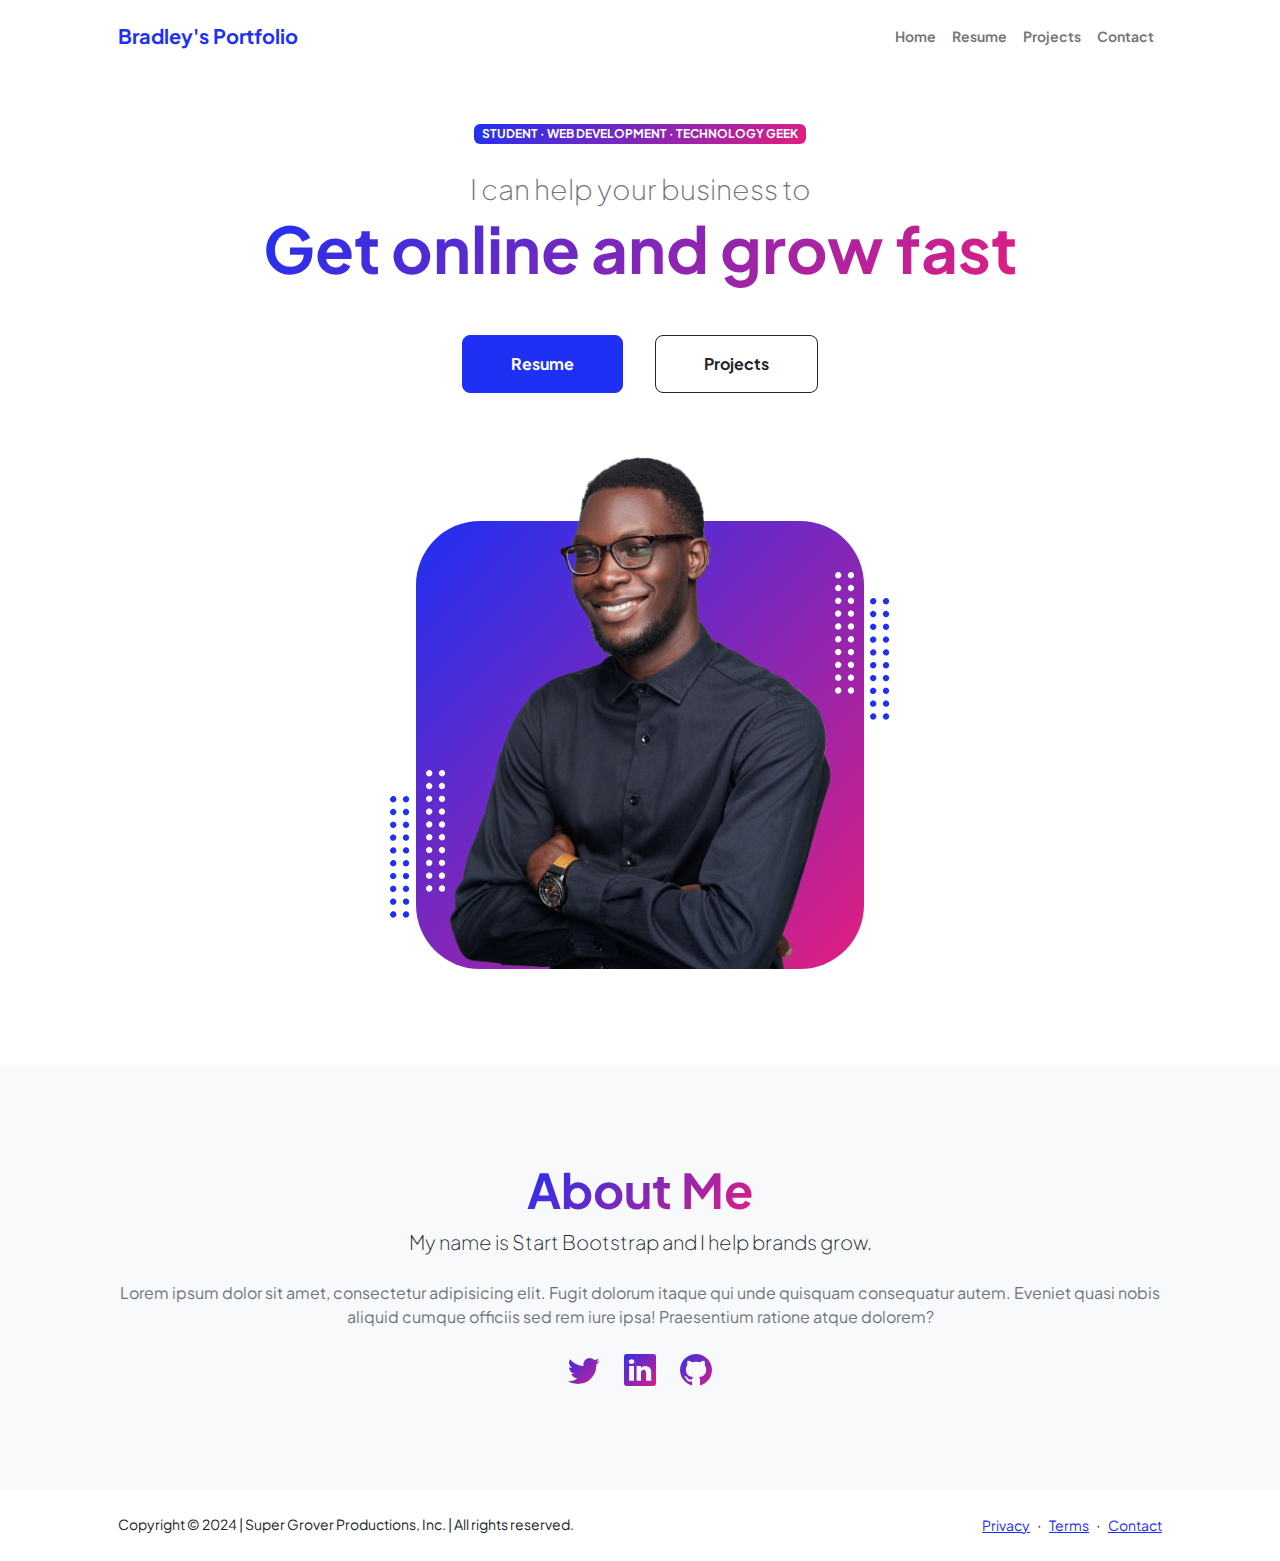
==== commit aa752c37: "Skimmed and changed a lot of the general content" ====
--- a/index.html
+++ b/index.html
@@ -1,3 +1,4 @@
+<!-- bgrover1, Project 1-->
 <!DOCTYPE html>
 <html lang="en">
 
@@ -50,7 +51,7 @@
                         <!-- Header text content-->
                         <div class="text-center text-xxl-start">
                             <div class="badge bg-gradient-primary-to-secondary text-white mb-4">
-                                <div class="text-uppercase">Design &middot; Development &middot; Marketing</div>
+                                <div class="text-uppercase">Student &middot; Web Development &middot; Technology Geek</div>
                             </div>
                             <div class="fs-3 fw-light text-muted">I can help your business to</div>
                             <h1 class="display-3 fw-bolder mb-5"><span class="text-gradient d-inline">Get online and
@@ -388,7 +389,7 @@
         <div class="container px-5">
             <div class="row align-items-center justify-content-between flex-column flex-sm-row">
                 <div class="col-auto">
-                    <div class="small m-0">Copyright &copy; Your Website 2023</div>
+                    <div class="small m-0">Copyright &copy; 2024 | Super Grover Productions, Inc. | All rights reserved.</div>
                 </div>
                 <div class="col-auto">
                     <a class="small" href="#!">Privacy</a>
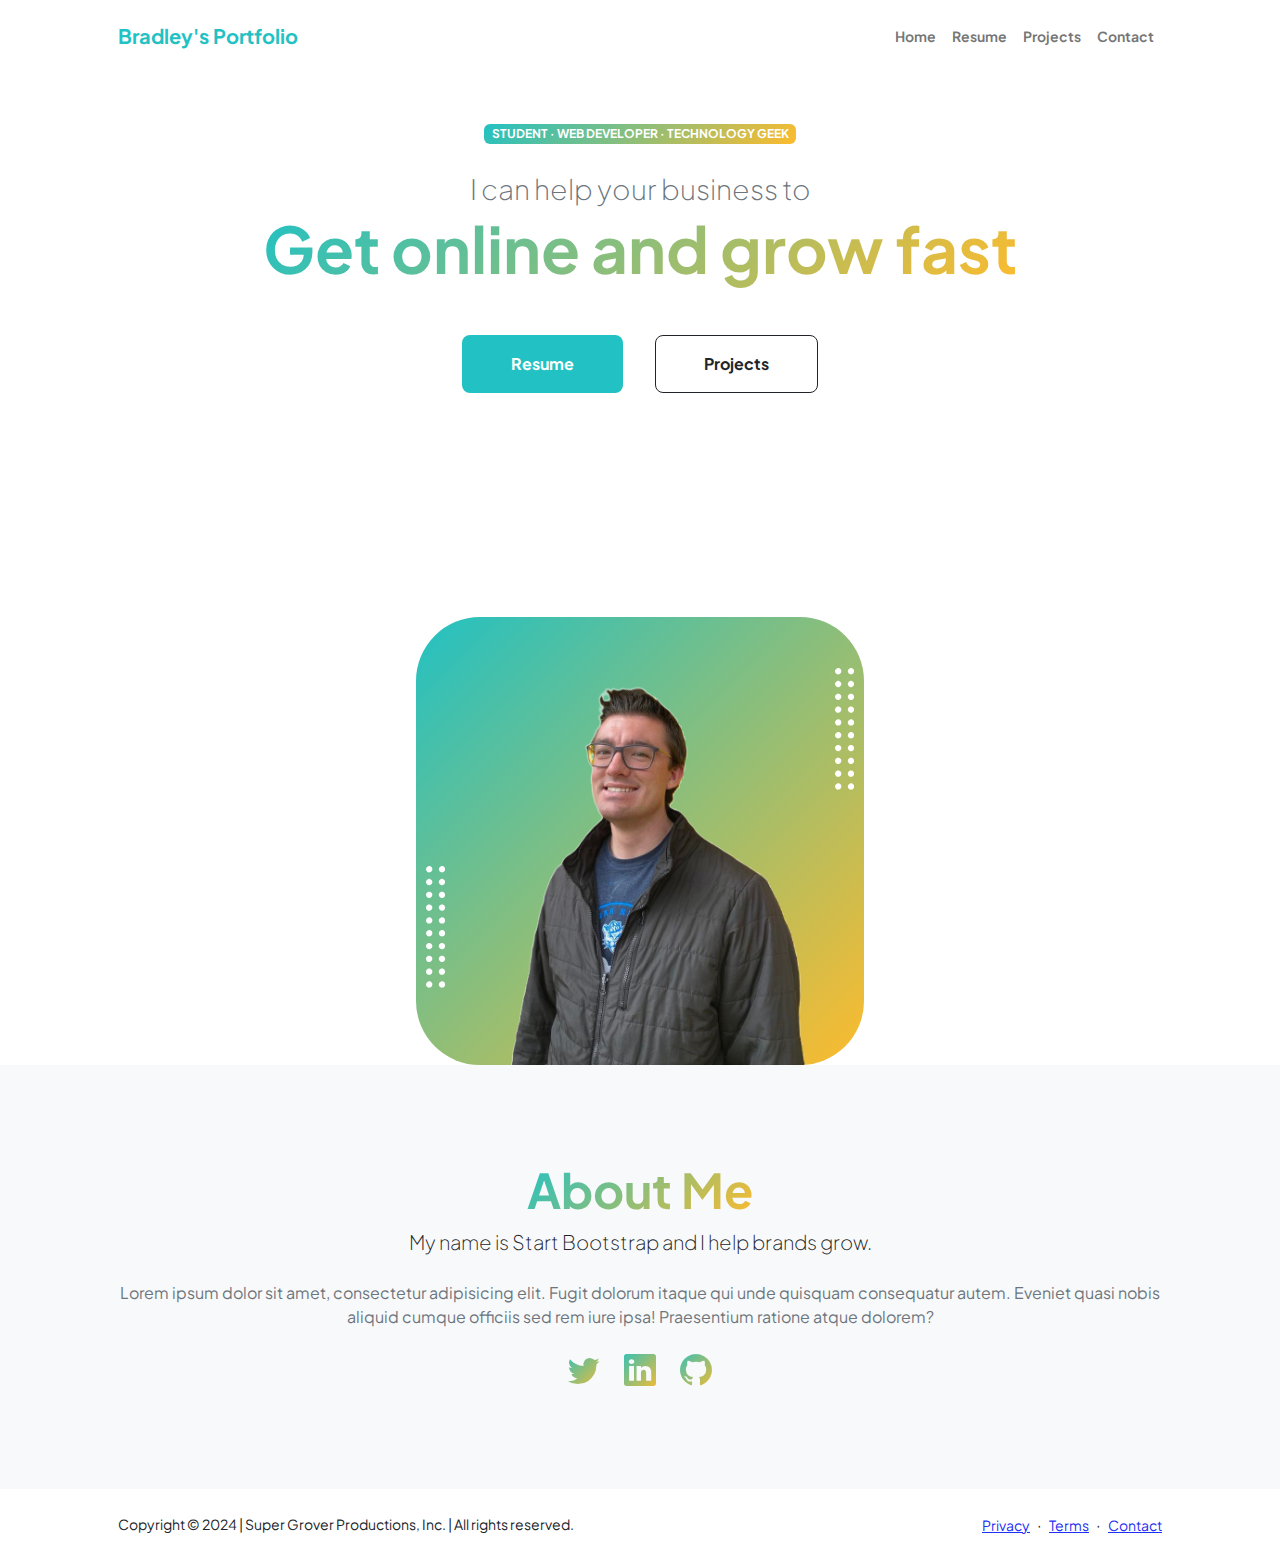
==== commit cabcbb32: "making appropriate color changes" ====
--- a/index.html
+++ b/index.html
@@ -51,7 +51,8 @@
                         <!-- Header text content-->
                         <div class="text-center text-xxl-start">
                             <div class="badge bg-gradient-primary-to-secondary text-white mb-4">
-                                <div class="text-uppercase">Student &middot; Web Development &middot; Technology Geek</div>
+                                <div class="text-uppercase">Student &middot; Web Developer &middot; Technology Geek
+                                </div>
                             </div>
                             <div class="fs-3 fw-light text-muted">I can help your business to</div>
                             <h1 class="display-3 fw-bolder mb-5"><span class="text-gradient d-inline">Get online and
@@ -65,303 +66,163 @@
                             </div>
                         </div>
                     </div>
-                    <div class="col-xxl-7">
-                        <!-- Header profile picture-->
-                        <div class="d-flex justify-content-center mt-5 mt-xxl-0">
-                            <div class="profile bg-gradient-primary-to-secondary">
-                                <!-- TIP: For best results, use a photo with a transparent background like the demo example below-->
-                                <!-- Watch a tutorial on how to do this on YouTube (link)-->
-                                <img class="profile-img" src="assets/profile.png" alt="..." />
-                                <div class="dots-1">
-                                    <!-- SVG Dots-->
-                                    <svg version="1.1" xmlns="http://www.w3.org/2000/svg"
-                                        xmlns:xlink="http://www.w3.org/1999/xlink" x="0px" y="0px"
-                                        viewBox="0 0 191.6 1215.4" style="enable-background: new 0 0 191.6 1215.4"
-                                        xml:space="preserve">
-                                        <g transform="translate(0.000000,1280.000000) scale(0.100000,-0.100000)">
-                                            <path
-                                                d="M227.7,12788.6c-105-35-200-141-222-248c-43-206,163-412,369-369c155,32,275,190,260,339c-11,105-90,213-190,262        C383.7,12801.6,289.7,12808.6,227.7,12788.6z">
-                                            </path>
-                                            <path
-                                                d="M1507.7,12788.6c-151-50-253-216-222-362c25-119,136-230,254-255c194-41,395,142,375,339c-11,105-90,213-190,262        C1663.7,12801.6,1569.7,12808.6,1507.7,12788.6z">
-                                            </path>
-                                            <path
-                                                d="M227.7,11508.6c-105-35-200-141-222-248c-43-206,163-412,369-369c155,32,275,190,260,339c-11,105-90,213-190,262        C383.7,11521.6,289.7,11528.6,227.7,11508.6z">
-                                            </path>
-                                            <path
-                                                d="M1507.7,11508.6c-151-50-253-216-222-362c25-119,136-230,254-255c194-41,395,142,375,339c-11,105-90,213-190,262        C1663.7,11521.6,1569.7,11528.6,1507.7,11508.6z">
-                                            </path>
-                                            <path
-                                                d="M227.7,10228.6c-105-35-200-141-222-248c-43-206,163-412,369-369c155,32,275,190,260,339c-11,105-90,213-190,262        C383.7,10241.6,289.7,10248.6,227.7,10228.6z">
-                                            </path>
-                                            <path
-                                                d="M1507.7,10228.6c-105-35-200-141-222-248c-43-206,163-412,369-369c155,32,275,190,260,339c-11,105-90,213-190,262        C1663.7,10241.6,1569.7,10248.6,1507.7,10228.6z">
-                                            </path>
-                                            <path
-                                                d="M227.7,8948.6c-105-35-200-141-222-248c-43-206,163-412,369-369c155,32,275,190,260,339c-11,105-90,213-190,262        C383.7,8961.6,289.7,8968.6,227.7,8948.6z">
-                                            </path>
-                                            <path
-                                                d="M1507.7,8948.6c-105-35-200-141-222-248c-43-206,163-412,369-369c155,32,275,190,260,339c-11,105-90,213-190,262        C1663.7,8961.6,1569.7,8968.6,1507.7,8948.6z">
-                                            </path>
-                                            <path
-                                                d="M227.7,7668.6c-105-35-200-141-222-248c-43-206,163-412,369-369c155,32,275,190,260,339c-11,105-90,213-190,262        C383.7,7681.6,289.7,7688.6,227.7,7668.6z">
-                                            </path>
-                                            <path
-                                                d="M1507.7,7668.6c-105-35-200-141-222-248c-43-206,163-412,369-369c155,32,275,190,260,339c-11,105-90,213-190,262        C1663.7,7681.6,1569.7,7688.6,1507.7,7668.6z">
-                                            </path>
-                                            <path
-                                                d="M227.7,6388.6c-105-35-200-141-222-248c-43-206,163-412,369-369c155,32,275,190,260,339c-11,105-90,213-190,262        C383.7,6401.6,289.7,6408.6,227.7,6388.6z">
-                                            </path>
-                                            <path
-                                                d="M1507.7,6388.6c-105-35-200-141-222-248c-43-206,163-412,369-369c155,32,275,190,260,339c-11,105-90,213-190,262        C1663.7,6401.6,1569.7,6408.6,1507.7,6388.6z">
-                                            </path>
-                                            <path
-                                                d="M227.7,5108.6c-105-35-200-141-222-248c-43-206,163-412,369-369c155,32,275,190,260,339c-11,105-90,213-190,262        C383.7,5121.6,289.7,5128.6,227.7,5108.6z">
-                                            </path>
-                                            <path
-                                                d="M1507.7,5108.6c-105-35-200-141-222-248c-43-206,163-412,369-369c155,32,275,190,260,339c-11,105-90,213-190,262        C1663.7,5121.6,1569.7,5128.6,1507.7,5108.6z">
-                                            </path>
-                                            <path
-                                                d="M227.7,3828.6c-105-35-200-141-222-248c-43-206,163-412,369-369c155,32,275,190,260,339c-11,105-90,213-190,262        C383.7,3841.6,289.7,3848.6,227.7,3828.6z">
-                                            </path>
-                                            <path
-                                                d="M1507.7,3828.6c-105-35-200-141-222-248c-43-206,163-412,369-369c155,32,275,190,260,339c-11,105-90,213-190,262        C1663.7,3841.6,1569.7,3848.6,1507.7,3828.6z">
-                                            </path>
-                                            <path
-                                                d="M227.7,2548.6c-105-35-200-141-222-248c-43-206,163-412,369-369c155,32,275,190,260,339c-11,105-90,213-190,262        C383.7,2561.6,289.7,2568.6,227.7,2548.6z">
-                                            </path>
-                                            <path
-                                                d="M1507.7,2548.6c-105-35-200-141-222-248c-43-206,163-412,369-369c155,32,275,190,260,339c-11,105-90,213-190,262        C1663.7,2561.6,1569.7,2568.6,1507.7,2548.6z">
-                                            </path>
-                                            <path
-                                                d="M227.7,1268.6c-105-35-200-141-222-248c-43-206,163-412,369-369c155,32,275,190,260,339c-11,105-90,213-190,262        C383.7,1281.6,289.7,1288.6,227.7,1268.6z">
-                                            </path>
-                                            <path
-                                                d="M1507.7,1268.6c-105-35-200-141-222-248c-43-206,163-412,369-369c155,32,275,190,260,339c-11,105-90,213-190,262        C1663.7,1281.6,1569.7,1288.6,1507.7,1268.6z">
-                                            </path>
-                                        </g>
-                                    </svg>
-                                    <!-- END of SVG dots-->
-                                </div>
-                                <div class="dots-2">
-                                    <!-- SVG Dots-->
-                                    <svg version="1.1" xmlns="http://www.w3.org/2000/svg"
-                                        xmlns:xlink="http://www.w3.org/1999/xlink" x="0px" y="0px"
-                                        viewBox="0 0 191.6 1215.4" style="enable-background: new 0 0 191.6 1215.4"
-                                        xml:space="preserve">
-                                        <g transform="translate(0.000000,1280.000000) scale(0.100000,-0.100000)">
-                                            <path
-                                                d="M227.7,12788.6c-105-35-200-141-222-248c-43-206,163-412,369-369c155,32,275,190,260,339c-11,105-90,213-190,262        C383.7,12801.6,289.7,12808.6,227.7,12788.6z">
-                                            </path>
-                                            <path
-                                                d="M1507.7,12788.6c-151-50-253-216-222-362c25-119,136-230,254-255c194-41,395,142,375,339c-11,105-90,213-190,262        C1663.7,12801.6,1569.7,12808.6,1507.7,12788.6z">
-                                            </path>
-                                            <path
-                                                d="M227.7,11508.6c-105-35-200-141-222-248c-43-206,163-412,369-369c155,32,275,190,260,339c-11,105-90,213-190,262        C383.7,11521.6,289.7,11528.6,227.7,11508.6z">
-                                            </path>
-                                            <path
-                                                d="M1507.7,11508.6c-151-50-253-216-222-362c25-119,136-230,254-255c194-41,395,142,375,339c-11,105-90,213-190,262        C1663.7,11521.6,1569.7,11528.6,1507.7,11508.6z">
-                                            </path>
-                                            <path
-                                                d="M227.7,10228.6c-105-35-200-141-222-248c-43-206,163-412,369-369c155,32,275,190,260,339c-11,105-90,213-190,262        C383.7,10241.6,289.7,10248.6,227.7,10228.6z">
-                                            </path>
-                                            <path
-                                                d="M1507.7,10228.6c-105-35-200-141-222-248c-43-206,163-412,369-369c155,32,275,190,260,339c-11,105-90,213-190,262        C1663.7,10241.6,1569.7,10248.6,1507.7,10228.6z">
-                                            </path>
-                                            <path
-                                                d="M227.7,8948.6c-105-35-200-141-222-248c-43-206,163-412,369-369c155,32,275,190,260,339c-11,105-90,213-190,262        C383.7,8961.6,289.7,8968.6,227.7,8948.6z">
-                                            </path>
-                                            <path
-                                                d="M1507.7,8948.6c-105-35-200-141-222-248c-43-206,163-412,369-369c155,32,275,190,260,339c-11,105-90,213-190,262        C1663.7,8961.6,1569.7,8968.6,1507.7,8948.6z">
-                                            </path>
-                                            <path
-                                                d="M227.7,7668.6c-105-35-200-141-222-248c-43-206,163-412,369-369c155,32,275,190,260,339c-11,105-90,213-190,262        C383.7,7681.6,289.7,7688.6,227.7,7668.6z">
-                                            </path>
-                                            <path
-                                                d="M1507.7,7668.6c-105-35-200-141-222-248c-43-206,163-412,369-369c155,32,275,190,260,339c-11,105-90,213-190,262        C1663.7,7681.6,1569.7,7688.6,1507.7,7668.6z">
-                                            </path>
-                                            <path
-                                                d="M227.7,6388.6c-105-35-200-141-222-248c-43-206,163-412,369-369c155,32,275,190,260,339c-11,105-90,213-190,262        C383.7,6401.6,289.7,6408.6,227.7,6388.6z">
-                                            </path>
-                                            <path
-                                                d="M1507.7,6388.6c-105-35-200-141-222-248c-43-206,163-412,369-369c155,32,275,190,260,339c-11,105-90,213-190,262        C1663.7,6401.6,1569.7,6408.6,1507.7,6388.6z">
-                                            </path>
-                                            <path
-                                                d="M227.7,5108.6c-105-35-200-141-222-248c-43-206,163-412,369-369c155,32,275,190,260,339c-11,105-90,213-190,262        C383.7,5121.6,289.7,5128.6,227.7,5108.6z">
-                                            </path>
-                                            <path
-                                                d="M1507.7,5108.6c-105-35-200-141-222-248c-43-206,163-412,369-369c155,32,275,190,260,339c-11,105-90,213-190,262        C1663.7,5121.6,1569.7,5128.6,1507.7,5108.6z">
-                                            </path>
-                                            <path
-                                                d="M227.7,3828.6c-105-35-200-141-222-248c-43-206,163-412,369-369c155,32,275,190,260,339c-11,105-90,213-190,262        C383.7,3841.6,289.7,3848.6,227.7,3828.6z">
-                                            </path>
-                                            <path
-                                                d="M1507.7,3828.6c-105-35-200-141-222-248c-43-206,163-412,369-369c155,32,275,190,260,339c-11,105-90,213-190,262        C1663.7,3841.6,1569.7,3848.6,1507.7,3828.6z">
-                                            </path>
-                                            <path
-                                                d="M227.7,2548.6c-105-35-200-141-222-248c-43-206,163-412,369-369c155,32,275,190,260,339c-11,105-90,213-190,262        C383.7,2561.6,289.7,2568.6,227.7,2548.6z">
-                                            </path>
-                                            <path
-                                                d="M1507.7,2548.6c-105-35-200-141-222-248c-43-206,163-412,369-369c155,32,275,190,260,339c-11,105-90,213-190,262        C1663.7,2561.6,1569.7,2568.6,1507.7,2548.6z">
-                                            </path>
-                                            <path
-                                                d="M227.7,1268.6c-105-35-200-141-222-248c-43-206,163-412,369-369c155,32,275,190,260,339c-11,105-90,213-190,262        C383.7,1281.6,289.7,1288.6,227.7,1268.6z">
-                                            </path>
-                                            <path
-                                                d="M1507.7,1268.6c-105-35-200-141-222-248c-43-206,163-412,369-369c155,32,275,190,260,339c-11,105-90,213-190,262        C1663.7,1281.6,1569.7,1288.6,1507.7,1268.6z">
-                                            </path>
-                                        </g>
-                                    </svg>
-                                    <!-- END of SVG dots-->
-                                </div>
-                                <div class="dots-3">
-                                    <!-- SVG Dots-->
-                                    <svg version="1.1" xmlns="http://www.w3.org/2000/svg"
-                                        xmlns:xlink="http://www.w3.org/1999/xlink" x="0px" y="0px"
-                                        viewBox="0 0 191.6 1215.4" style="enable-background: new 0 0 191.6 1215.4"
-                                        xml:space="preserve">
-                                        <g transform="translate(0.000000,1280.000000) scale(0.100000,-0.100000)">
-                                            <path
-                                                d="M227.7,12788.6c-105-35-200-141-222-248c-43-206,163-412,369-369c155,32,275,190,260,339c-11,105-90,213-190,262        C383.7,12801.6,289.7,12808.6,227.7,12788.6z">
-                                            </path>
-                                            <path
-                                                d="M1507.7,12788.6c-151-50-253-216-222-362c25-119,136-230,254-255c194-41,395,142,375,339c-11,105-90,213-190,262        C1663.7,12801.6,1569.7,12808.6,1507.7,12788.6z">
-                                            </path>
-                                            <path
-                                                d="M227.7,11508.6c-105-35-200-141-222-248c-43-206,163-412,369-369c155,32,275,190,260,339c-11,105-90,213-190,262        C383.7,11521.6,289.7,11528.6,227.7,11508.6z">
-                                            </path>
-                                            <path
-                                                d="M1507.7,11508.6c-151-50-253-216-222-362c25-119,136-230,254-255c194-41,395,142,375,339c-11,105-90,213-190,262        C1663.7,11521.6,1569.7,11528.6,1507.7,11508.6z">
-                                            </path>
-                                            <path
-                                                d="M227.7,10228.6c-105-35-200-141-222-248c-43-206,163-412,369-369c155,32,275,190,260,339c-11,105-90,213-190,262        C383.7,10241.6,289.7,10248.6,227.7,10228.6z">
-                                            </path>
-                                            <path
-                                                d="M1507.7,10228.6c-105-35-200-141-222-248c-43-206,163-412,369-369c155,32,275,190,260,339c-11,105-90,213-190,262        C1663.7,10241.6,1569.7,10248.6,1507.7,10228.6z">
-                                            </path>
-                                            <path
-                                                d="M227.7,8948.6c-105-35-200-141-222-248c-43-206,163-412,369-369c155,32,275,190,260,339c-11,105-90,213-190,262        C383.7,8961.6,289.7,8968.6,227.7,8948.6z">
-                                            </path>
-                                            <path
-                                                d="M1507.7,8948.6c-105-35-200-141-222-248c-43-206,163-412,369-369c155,32,275,190,260,339c-11,105-90,213-190,262        C1663.7,8961.6,1569.7,8968.6,1507.7,8948.6z">
-                                            </path>
-                                            <path
-                                                d="M227.7,7668.6c-105-35-200-141-222-248c-43-206,163-412,369-369c155,32,275,190,260,339c-11,105-90,213-190,262        C383.7,7681.6,289.7,7688.6,227.7,7668.6z">
-                                            </path>
-                                            <path
-                                                d="M1507.7,7668.6c-105-35-200-141-222-248c-43-206,163-412,369-369c155,32,275,190,260,339c-11,105-90,213-190,262        C1663.7,7681.6,1569.7,7688.6,1507.7,7668.6z">
-                                            </path>
-                                            <path
-                                                d="M227.7,6388.6c-105-35-200-141-222-248c-43-206,163-412,369-369c155,32,275,190,260,339c-11,105-90,213-190,262        C383.7,6401.6,289.7,6408.6,227.7,6388.6z">
-                                            </path>
-                                            <path
-                                                d="M1507.7,6388.6c-105-35-200-141-222-248c-43-206,163-412,369-369c155,32,275,190,260,339c-11,105-90,213-190,262        C1663.7,6401.6,1569.7,6408.6,1507.7,6388.6z">
-                                            </path>
-                                            <path
-                                                d="M227.7,5108.6c-105-35-200-141-222-248c-43-206,163-412,369-369c155,32,275,190,260,339c-11,105-90,213-190,262        C383.7,5121.6,289.7,5128.6,227.7,5108.6z">
-                                            </path>
-                                            <path
-                                                d="M1507.7,5108.6c-105-35-200-141-222-248c-43-206,163-412,369-369c155,32,275,190,260,339c-11,105-90,213-190,262        C1663.7,5121.6,1569.7,5128.6,1507.7,5108.6z">
-                                            </path>
-                                            <path
-                                                d="M227.7,3828.6c-105-35-200-141-222-248c-43-206,163-412,369-369c155,32,275,190,260,339c-11,105-90,213-190,262        C383.7,3841.6,289.7,3848.6,227.7,3828.6z">
-                                            </path>
-                                            <path
-                                                d="M1507.7,3828.6c-105-35-200-141-222-248c-43-206,163-412,369-369c155,32,275,190,260,339c-11,105-90,213-190,262        C1663.7,3841.6,1569.7,3848.6,1507.7,3828.6z">
-                                            </path>
-                                            <path
-                                                d="M227.7,2548.6c-105-35-200-141-222-248c-43-206,163-412,369-369c155,32,275,190,260,339c-11,105-90,213-190,262        C383.7,2561.6,289.7,2568.6,227.7,2548.6z">
-                                            </path>
-                                            <path
-                                                d="M1507.7,2548.6c-105-35-200-141-222-248c-43-206,163-412,369-369c155,32,275,190,260,339c-11,105-90,213-190,262        C1663.7,2561.6,1569.7,2568.6,1507.7,2548.6z">
-                                            </path>
-                                            <path
-                                                d="M227.7,1268.6c-105-35-200-141-222-248c-43-206,163-412,369-369c155,32,275,190,260,339c-11,105-90,213-190,262        C383.7,1281.6,289.7,1288.6,227.7,1268.6z">
-                                            </path>
-                                            <path
-                                                d="M1507.7,1268.6c-105-35-200-141-222-248c-43-206,163-412,369-369c155,32,275,190,260,339c-11,105-90,213-190,262        C1663.7,1281.6,1569.7,1288.6,1507.7,1268.6z">
-                                            </path>
-                                        </g>
-                                    </svg>
-                                    <!-- END of SVG dots-->
-                                </div>
-                                <div class="dots-4">
-                                    <!-- SVG Dots-->
-                                    <svg version="1.1" xmlns="http://www.w3.org/2000/svg"
-                                        xmlns:xlink="http://www.w3.org/1999/xlink" x="0px" y="0px"
-                                        viewBox="0 0 191.6 1215.4" style="enable-background: new 0 0 191.6 1215.4"
-                                        xml:space="preserve">
-                                        <g transform="translate(0.000000,1280.000000) scale(0.100000,-0.100000)">
-                                            <path
-                                                d="M227.7,12788.6c-105-35-200-141-222-248c-43-206,163-412,369-369c155,32,275,190,260,339c-11,105-90,213-190,262        C383.7,12801.6,289.7,12808.6,227.7,12788.6z">
-                                            </path>
-                                            <path
-                                                d="M1507.7,12788.6c-151-50-253-216-222-362c25-119,136-230,254-255c194-41,395,142,375,339c-11,105-90,213-190,262        C1663.7,12801.6,1569.7,12808.6,1507.7,12788.6z">
-                                            </path>
-                                            <path
-                                                d="M227.7,11508.6c-105-35-200-141-222-248c-43-206,163-412,369-369c155,32,275,190,260,339c-11,105-90,213-190,262        C383.7,11521.6,289.7,11528.6,227.7,11508.6z">
-                                            </path>
-                                            <path
-                                                d="M1507.7,11508.6c-151-50-253-216-222-362c25-119,136-230,254-255c194-41,395,142,375,339c-11,105-90,213-190,262        C1663.7,11521.6,1569.7,11528.6,1507.7,11508.6z">
-                                            </path>
-                                            <path
-                                                d="M227.7,10228.6c-105-35-200-141-222-248c-43-206,163-412,369-369c155,32,275,190,260,339c-11,105-90,213-190,262        C383.7,10241.6,289.7,10248.6,227.7,10228.6z">
-                                            </path>
-                                            <path
-                                                d="M1507.7,10228.6c-105-35-200-141-222-248c-43-206,163-412,369-369c155,32,275,190,260,339c-11,105-90,213-190,262        C1663.7,10241.6,1569.7,10248.6,1507.7,10228.6z">
-                                            </path>
-                                            <path
-                                                d="M227.7,8948.6c-105-35-200-141-222-248c-43-206,163-412,369-369c155,32,275,190,260,339c-11,105-90,213-190,262        C383.7,8961.6,289.7,8968.6,227.7,8948.6z">
-                                            </path>
-                                            <path
-                                                d="M1507.7,8948.6c-105-35-200-141-222-248c-43-206,163-412,369-369c155,32,275,190,260,339c-11,105-90,213-190,262        C1663.7,8961.6,1569.7,8968.6,1507.7,8948.6z">
-                                            </path>
-                                            <path
-                                                d="M227.7,7668.6c-105-35-200-141-222-248c-43-206,163-412,369-369c155,32,275,190,260,339c-11,105-90,213-190,262        C383.7,7681.6,289.7,7688.6,227.7,7668.6z">
-                                            </path>
-                                            <path
-                                                d="M1507.7,7668.6c-105-35-200-141-222-248c-43-206,163-412,369-369c155,32,275,190,260,339c-11,105-90,213-190,262        C1663.7,7681.6,1569.7,7688.6,1507.7,7668.6z">
-                                            </path>
-                                            <path
-                                                d="M227.7,6388.6c-105-35-200-141-222-248c-43-206,163-412,369-369c155,32,275,190,260,339c-11,105-90,213-190,262        C383.7,6401.6,289.7,6408.6,227.7,6388.6z">
-                                            </path>
-                                            <path
-                                                d="M1507.7,6388.6c-105-35-200-141-222-248c-43-206,163-412,369-369c155,32,275,190,260,339c-11,105-90,213-190,262        C1663.7,6401.6,1569.7,6408.6,1507.7,6388.6z">
-                                            </path>
-                                            <path
-                                                d="M227.7,5108.6c-105-35-200-141-222-248c-43-206,163-412,369-369c155,32,275,190,260,339c-11,105-90,213-190,262        C383.7,5121.6,289.7,5128.6,227.7,5108.6z">
-                                            </path>
-                                            <path
-                                                d="M1507.7,5108.6c-105-35-200-141-222-248c-43-206,163-412,369-369c155,32,275,190,260,339c-11,105-90,213-190,262        C1663.7,5121.6,1569.7,5128.6,1507.7,5108.6z">
-                                            </path>
-                                            <path
-                                                d="M227.7,3828.6c-105-35-200-141-222-248c-43-206,163-412,369-369c155,32,275,190,260,339c-11,105-90,213-190,262        C383.7,3841.6,289.7,3848.6,227.7,3828.6z">
-                                            </path>
-                                            <path
-                                                d="M1507.7,3828.6c-105-35-200-141-222-248c-43-206,163-412,369-369c155,32,275,190,260,339c-11,105-90,213-190,262        C1663.7,3841.6,1569.7,3848.6,1507.7,3828.6z">
-                                            </path>
-                                            <path
-                                                d="M227.7,2548.6c-105-35-200-141-222-248c-43-206,163-412,369-369c155,32,275,190,260,339c-11,105-90,213-190,262        C383.7,2561.6,289.7,2568.6,227.7,2548.6z">
-                                            </path>
-                                            <path
-                                                d="M1507.7,2548.6c-105-35-200-141-222-248c-43-206,163-412,369-369c155,32,275,190,260,339c-11,105-90,213-190,262        C1663.7,2561.6,1569.7,2568.6,1507.7,2548.6z">
-                                            </path>
-                                            <path
-                                                d="M227.7,1268.6c-105-35-200-141-222-248c-43-206,163-412,369-369c155,32,275,190,260,339c-11,105-90,213-190,262        C383.7,1281.6,289.7,1288.6,227.7,1268.6z">
-                                            </path>
-                                            <path
-                                                d="M1507.7,1268.6c-105-35-200-141-222-248c-43-206,163-412,369-369c155,32,275,190,260,339c-11,105-90,213-190,262        C1663.7,1281.6,1569.7,1288.6,1507.7,1268.6z">
-                                            </path>
-                                        </g>
-                                    </svg>
-                                    <!-- END of SVG dots-->
-                                </div>
-                            </div>
-                        </div>
-                    </div>
                 </div>
             </div>
         </header>
+
+        <section>
+            <div class="col-xxl-7">
+                <!-- Header profile picture-->
+                <div class="d-flex justify-content-center mt-5 mt-xxl-0">
+                    <div class="profile bg-gradient-primary-to-secondary">
+                        <!-- TIP: For best results, use a photo with a transparent background like the demo example below-->
+                        <!-- Watch a tutorial on how to do this on YouTube (link)-->
+                        <img class="profile-img" src="./images/Bradley Fall photo 2021 transparent.png" alt="Bradley" />
+                        
+                        <div class="dots-1">
+                            <!-- SVG Dots-->
+                            <svg version="1.1" xmlns="http://www.w3.org/2000/svg"
+                                xmlns:xlink="http://www.w3.org/1999/xlink" x="0px" y="0px" viewBox="0 0 191.6 1215.4"
+                                style="enable-background: new 0 0 191.6 1215.4" xml:space="preserve">
+                                <g transform="translate(0.000000,1280.000000) scale(0.100000,-0.100000)">
+                                    <path
+                                        d="M227.7,12788.6c-105-35-200-141-222-248c-43-206,163-412,369-369c155,32,275,190,260,339c-11,105-90,213-190,262        C383.7,12801.6,289.7,12808.6,227.7,12788.6z">
+                                    </path>
+                                    <path
+                                        d="M1507.7,12788.6c-151-50-253-216-222-362c25-119,136-230,254-255c194-41,395,142,375,339c-11,105-90,213-190,262        C1663.7,12801.6,1569.7,12808.6,1507.7,12788.6z">
+                                    </path>
+                                    <path
+                                        d="M227.7,11508.6c-105-35-200-141-222-248c-43-206,163-412,369-369c155,32,275,190,260,339c-11,105-90,213-190,262        C383.7,11521.6,289.7,11528.6,227.7,11508.6z">
+                                    </path>
+                                    <path
+                                        d="M1507.7,11508.6c-151-50-253-216-222-362c25-119,136-230,254-255c194-41,395,142,375,339c-11,105-90,213-190,262        C1663.7,11521.6,1569.7,11528.6,1507.7,11508.6z">
+                                    </path>
+                                    <path
+                                        d="M227.7,10228.6c-105-35-200-141-222-248c-43-206,163-412,369-369c155,32,275,190,260,339c-11,105-90,213-190,262        C383.7,10241.6,289.7,10248.6,227.7,10228.6z">
+                                    </path>
+                                    <path
+                                        d="M1507.7,10228.6c-105-35-200-141-222-248c-43-206,163-412,369-369c155,32,275,190,260,339c-11,105-90,213-190,262        C1663.7,10241.6,1569.7,10248.6,1507.7,10228.6z">
+                                    </path>
+                                    <path
+                                        d="M227.7,8948.6c-105-35-200-141-222-248c-43-206,163-412,369-369c155,32,275,190,260,339c-11,105-90,213-190,262        C383.7,8961.6,289.7,8968.6,227.7,8948.6z">
+                                    </path>
+                                    <path
+                                        d="M1507.7,8948.6c-105-35-200-141-222-248c-43-206,163-412,369-369c155,32,275,190,260,339c-11,105-90,213-190,262        C1663.7,8961.6,1569.7,8968.6,1507.7,8948.6z">
+                                    </path>
+                                    <path
+                                        d="M227.7,7668.6c-105-35-200-141-222-248c-43-206,163-412,369-369c155,32,275,190,260,339c-11,105-90,213-190,262        C383.7,7681.6,289.7,7688.6,227.7,7668.6z">
+                                    </path>
+                                    <path
+                                        d="M1507.7,7668.6c-105-35-200-141-222-248c-43-206,163-412,369-369c155,32,275,190,260,339c-11,105-90,213-190,262        C1663.7,7681.6,1569.7,7688.6,1507.7,7668.6z">
+                                    </path>
+                                    <path
+                                        d="M227.7,6388.6c-105-35-200-141-222-248c-43-206,163-412,369-369c155,32,275,190,260,339c-11,105-90,213-190,262        C383.7,6401.6,289.7,6408.6,227.7,6388.6z">
+                                    </path>
+                                    <path
+                                        d="M1507.7,6388.6c-105-35-200-141-222-248c-43-206,163-412,369-369c155,32,275,190,260,339c-11,105-90,213-190,262        C1663.7,6401.6,1569.7,6408.6,1507.7,6388.6z">
+                                    </path>
+                                    <path
+                                        d="M227.7,5108.6c-105-35-200-141-222-248c-43-206,163-412,369-369c155,32,275,190,260,339c-11,105-90,213-190,262        C383.7,5121.6,289.7,5128.6,227.7,5108.6z">
+                                    </path>
+                                    <path
+                                        d="M1507.7,5108.6c-105-35-200-141-222-248c-43-206,163-412,369-369c155,32,275,190,260,339c-11,105-90,213-190,262        C1663.7,5121.6,1569.7,5128.6,1507.7,5108.6z">
+                                    </path>
+                                    <path
+                                        d="M227.7,3828.6c-105-35-200-141-222-248c-43-206,163-412,369-369c155,32,275,190,260,339c-11,105-90,213-190,262        C383.7,3841.6,289.7,3848.6,227.7,3828.6z">
+                                    </path>
+                                    <path
+                                        d="M1507.7,3828.6c-105-35-200-141-222-248c-43-206,163-412,369-369c155,32,275,190,260,339c-11,105-90,213-190,262        C1663.7,3841.6,1569.7,3848.6,1507.7,3828.6z">
+                                    </path>
+                                    <path
+                                        d="M227.7,2548.6c-105-35-200-141-222-248c-43-206,163-412,369-369c155,32,275,190,260,339c-11,105-90,213-190,262        C383.7,2561.6,289.7,2568.6,227.7,2548.6z">
+                                    </path>
+                                    <path
+                                        d="M1507.7,2548.6c-105-35-200-141-222-248c-43-206,163-412,369-369c155,32,275,190,260,339c-11,105-90,213-190,262        C1663.7,2561.6,1569.7,2568.6,1507.7,2548.6z">
+                                    </path>
+                                    <path
+                                        d="M227.7,1268.6c-105-35-200-141-222-248c-43-206,163-412,369-369c155,32,275,190,260,339c-11,105-90,213-190,262        C383.7,1281.6,289.7,1288.6,227.7,1268.6z">
+                                    </path>
+                                    <path
+                                        d="M1507.7,1268.6c-105-35-200-141-222-248c-43-206,163-412,369-369c155,32,275,190,260,339c-11,105-90,213-190,262        C1663.7,1281.6,1569.7,1288.6,1507.7,1268.6z">
+                                    </path>
+                                </g>
+                            </svg>
+                            <!-- END of SVG dots-->
+                        </div>
+                        <div class="dots-3">
+                            <!-- SVG Dots-->
+                            <svg version="1.1" xmlns="http://www.w3.org/2000/svg"
+                                xmlns:xlink="http://www.w3.org/1999/xlink" x="0px" y="0px" viewBox="0 0 191.6 1215.4"
+                                style="enable-background: new 0 0 191.6 1215.4" xml:space="preserve">
+                                <g transform="translate(0.000000,1280.000000) scale(0.100000,-0.100000)">
+                                    <path
+                                        d="M227.7,12788.6c-105-35-200-141-222-248c-43-206,163-412,369-369c155,32,275,190,260,339c-11,105-90,213-190,262        C383.7,12801.6,289.7,12808.6,227.7,12788.6z">
+                                    </path>
+                                    <path
+                                        d="M1507.7,12788.6c-151-50-253-216-222-362c25-119,136-230,254-255c194-41,395,142,375,339c-11,105-90,213-190,262        C1663.7,12801.6,1569.7,12808.6,1507.7,12788.6z">
+                                    </path>
+                                    <path
+                                        d="M227.7,11508.6c-105-35-200-141-222-248c-43-206,163-412,369-369c155,32,275,190,260,339c-11,105-90,213-190,262        C383.7,11521.6,289.7,11528.6,227.7,11508.6z">
+                                    </path>
+                                    <path
+                                        d="M1507.7,11508.6c-151-50-253-216-222-362c25-119,136-230,254-255c194-41,395,142,375,339c-11,105-90,213-190,262        C1663.7,11521.6,1569.7,11528.6,1507.7,11508.6z">
+                                    </path>
+                                    <path
+                                        d="M227.7,10228.6c-105-35-200-141-222-248c-43-206,163-412,369-369c155,32,275,190,260,339c-11,105-90,213-190,262        C383.7,10241.6,289.7,10248.6,227.7,10228.6z">
+                                    </path>
+                                    <path
+                                        d="M1507.7,10228.6c-105-35-200-141-222-248c-43-206,163-412,369-369c155,32,275,190,260,339c-11,105-90,213-190,262        C1663.7,10241.6,1569.7,10248.6,1507.7,10228.6z">
+                                    </path>
+                                    <path
+                                        d="M227.7,8948.6c-105-35-200-141-222-248c-43-206,163-412,369-369c155,32,275,190,260,339c-11,105-90,213-190,262        C383.7,8961.6,289.7,8968.6,227.7,8948.6z">
+                                    </path>
+                                    <path
+                                        d="M1507.7,8948.6c-105-35-200-141-222-248c-43-206,163-412,369-369c155,32,275,190,260,339c-11,105-90,213-190,262        C1663.7,8961.6,1569.7,8968.6,1507.7,8948.6z">
+                                    </path>
+                                    <path
+                                        d="M227.7,7668.6c-105-35-200-141-222-248c-43-206,163-412,369-369c155,32,275,190,260,339c-11,105-90,213-190,262        C383.7,7681.6,289.7,7688.6,227.7,7668.6z">
+                                    </path>
+                                    <path
+                                        d="M1507.7,7668.6c-105-35-200-141-222-248c-43-206,163-412,369-369c155,32,275,190,260,339c-11,105-90,213-190,262        C1663.7,7681.6,1569.7,7688.6,1507.7,7668.6z">
+                                    </path>
+                                    <path
+                                        d="M227.7,6388.6c-105-35-200-141-222-248c-43-206,163-412,369-369c155,32,275,190,260,339c-11,105-90,213-190,262        C383.7,6401.6,289.7,6408.6,227.7,6388.6z">
+                                    </path>
+                                    <path
+                                        d="M1507.7,6388.6c-105-35-200-141-222-248c-43-206,163-412,369-369c155,32,275,190,260,339c-11,105-90,213-190,262        C1663.7,6401.6,1569.7,6408.6,1507.7,6388.6z">
+                                    </path>
+                                    <path
+                                        d="M227.7,5108.6c-105-35-200-141-222-248c-43-206,163-412,369-369c155,32,275,190,260,339c-11,105-90,213-190,262        C383.7,5121.6,289.7,5128.6,227.7,5108.6z">
+                                    </path>
+                                    <path
+                                        d="M1507.7,5108.6c-105-35-200-141-222-248c-43-206,163-412,369-369c155,32,275,190,260,339c-11,105-90,213-190,262        C1663.7,5121.6,1569.7,5128.6,1507.7,5108.6z">
+                                    </path>
+                                    <path
+                                        d="M227.7,3828.6c-105-35-200-141-222-248c-43-206,163-412,369-369c155,32,275,190,260,339c-11,105-90,213-190,262        C383.7,3841.6,289.7,3848.6,227.7,3828.6z">
+                                    </path>
+                                    <path
+                                        d="M1507.7,3828.6c-105-35-200-141-222-248c-43-206,163-412,369-369c155,32,275,190,260,339c-11,105-90,213-190,262        C1663.7,3841.6,1569.7,3848.6,1507.7,3828.6z">
+                                    </path>
+                                    <path
+                                        d="M227.7,2548.6c-105-35-200-141-222-248c-43-206,163-412,369-369c155,32,275,190,260,339c-11,105-90,213-190,262        C383.7,2561.6,289.7,2568.6,227.7,2548.6z">
+                                    </path>
+                                    <path
+                                        d="M1507.7,2548.6c-105-35-200-141-222-248c-43-206,163-412,369-369c155,32,275,190,260,339c-11,105-90,213-190,262        C1663.7,2561.6,1569.7,2568.6,1507.7,2548.6z">
+                                    </path>
+                                    <path
+                                        d="M227.7,1268.6c-105-35-200-141-222-248c-43-206,163-412,369-369c155,32,275,190,260,339c-11,105-90,213-190,262        C383.7,1281.6,289.7,1288.6,227.7,1268.6z">
+                                    </path>
+                                    <path
+                                        d="M1507.7,1268.6c-105-35-200-141-222-248c-43-206,163-412,369-369c155,32,275,190,260,339c-11,105-90,213-190,262        C1663.7,1281.6,1569.7,1288.6,1507.7,1268.6z">
+                                    </path>
+                                </g>
+                            </svg>
+                            <!-- END of SVG dots-->
+                        </div>
+                    </div>
+                </div>
+            </div>
+        </section>
         <!-- About Section-->
         <section class="bg-light py-5">
             <div class="container px-5">
@@ -389,7 +250,8 @@
         <div class="container px-5">
             <div class="row align-items-center justify-content-between flex-column flex-sm-row">
                 <div class="col-auto">
-                    <div class="small m-0">Copyright &copy; 2024 | Super Grover Productions, Inc. | All rights reserved.</div>
+                    <div class="small m-0">Copyright &copy; 2024 | Super Grover Productions, Inc. | All rights reserved.
+                    </div>
                 </div>
                 <div class="col-auto">
                     <a class="small" href="#!">Privacy</a>
